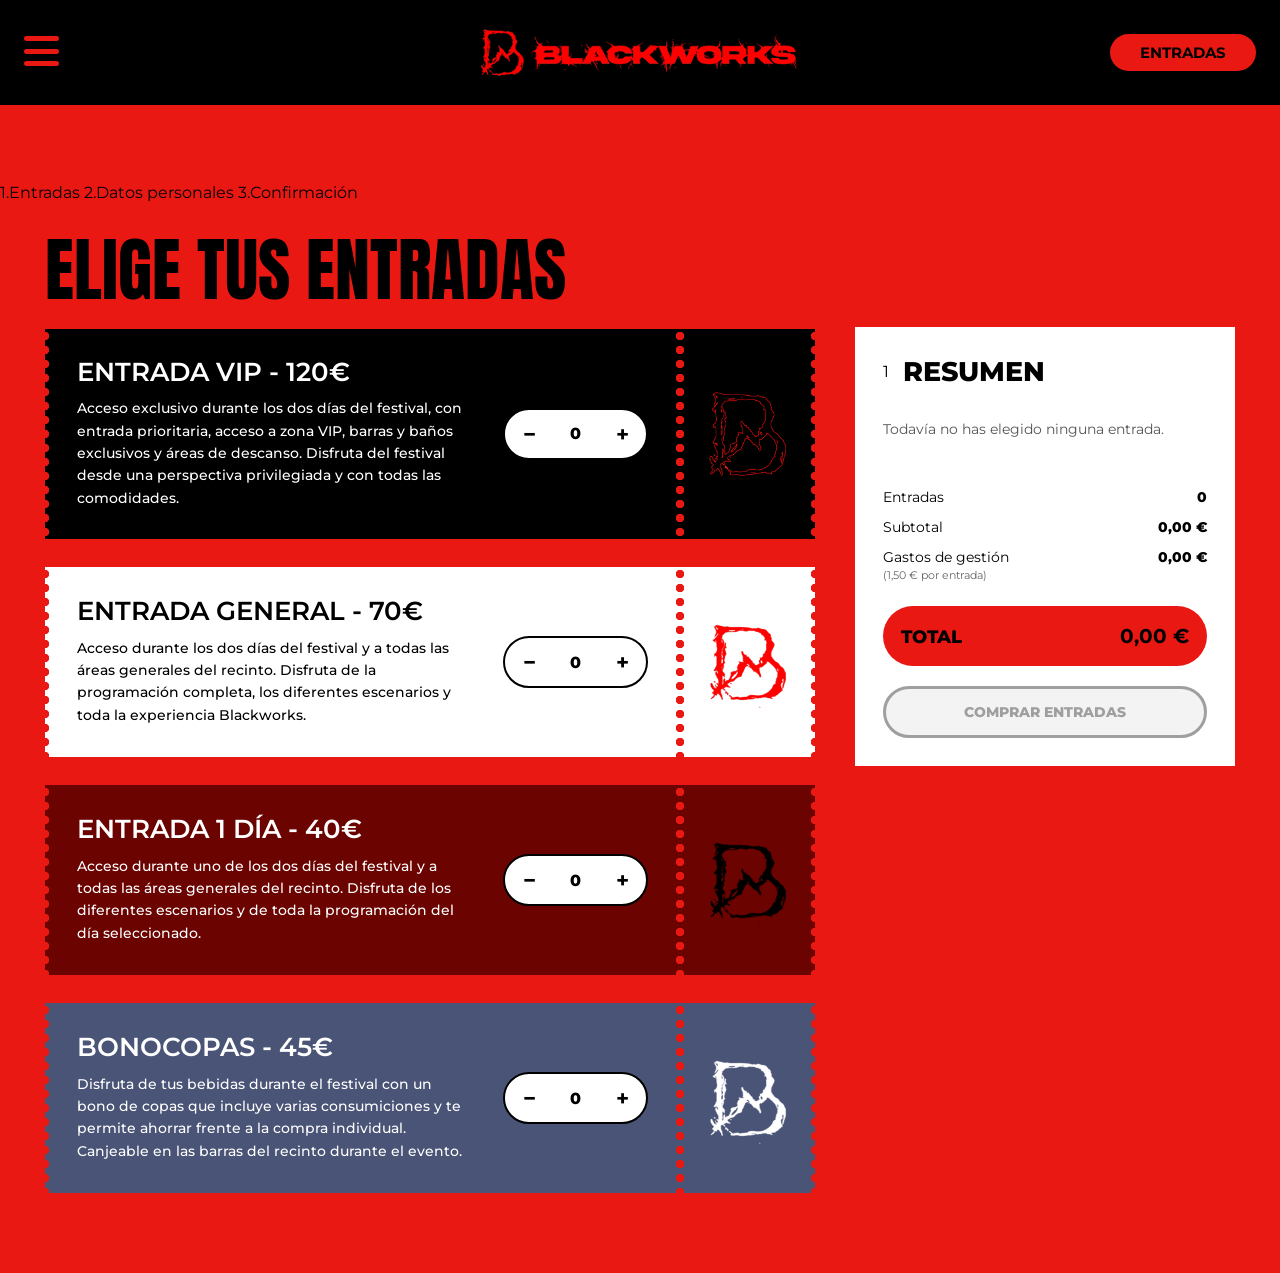
==== tickets.html @ 99698cd8 "css ajustes de compra" ====
<!doctype html>
<html lang="es">
  <head>
    <meta charset="UTF-8" />
    <meta name="viewport" content="width=device-width, initial-scale=1.0" />
    <title>Festival Blackworks Madrid | Tickets</title>

    <link rel="stylesheet" href="style.css" />
    <link rel="icon" type="image/png" href="img/favicon.png" />
    <!-- tipografías -->
    <link rel="preconnect" href="https://fonts.googleapis.com" />
    <link rel="preconnect" href="https://fonts.gstatic.com" crossorigin />
    <link
      href="https://fonts.googleapis.com/css2?family=Anton&family=Montserrat:ital,wght@0,100..900;1,100..900&display=swap"
      rel="stylesheet"
    />
    <link
      rel="stylesheet"
      href="https://cdnjs.cloudflare.com/ajax/libs/font-awesome/6.5.2/css/all.min.css"
    />
  </head>

  <body class="tickets">
    <!-- nav -->
    <header class="navbar">
      <button class="menu">
        <i class="fa-solid fa-bars"></i>
      </button>

      <a href="index.html" class="logo">
        <img src="img/logoPrincipal.png" alt="Blackworks" />
      </a>

      <a href="tickets.html" class="entradas">ENTRADAS</a>
    </header>

    <!-- menuhamburguesa -->

    <div class="menuhamburguesa">
      <div class="menu-arriba">
        <button class="menu-cerrar">
          <i class="fa-regular fa-circle-xmark"></i>
        </button>

        <a href="index.html" class="menu-logo">
          <img src="img/logoPrincipal.png" alt="Blackworks" />
        </a>
      </div>

      <nav class="menuopciones">
        <a href="tickets.html">TICKETS</a>
        <a href="#merch">MERCHANDISE</a>
        <a href="https://blackworks.es/events/">MÁS EVENTOS</a>
        <a href="https://blackworks.es/about-us/">ABOUT</a>
      </nav>
    </div>

    <!-- nav para compra de entradas -->
    <nav class="steps" aria-label="Pasos de compra">
      <span class="step is-active" aria-current="step">1.Entradas</span>
      <span class="step">2.Datos personales</span>
      <span class="step">3.Confirmación</span>
    </nav>

    <!-- tipos de entradas -->
    <section class="cajas" id="tickets">

    <div class="container">

      <div class="tickets-contenido">

        <!-- ENTRADAS -->

        <div class="entradas-lista">

          <div class="entradas-titulo">
            <h1>ELIGE TUS ENTRADAS</h1>
          </div>


          <ul class="ticketslista">

            <!-- TICKET VIP -->

            <li
              class="ticket vip"
              data-id="vip"
              data-nombre="Entrada VIP"
              data-precio="120"
            >

              <div class="ticket-main">

                <div class="ticket-texto">

                  <h2>ENTRADA VIP - 120€</h2>

                  <p>
                    Acceso exclusivo durante los dos días del festival,
                    con entrada prioritaria, acceso a zona VIP, barras
                    y baños exclusivos y áreas de descanso. Disfruta del
                    festival desde una perspectiva privilegiada y con
                    todas las comodidades.
                  </p>
                </div>
                <div class="controles-ticket">
                  <button
                    type="button"
                    class="btn-restar"
                    aria-label="Restar entrada VIP"
                  >
                    −
                  </button>
                  <span
                    class="contador-ticket"
                    aria-label="Cantidad de entradas VIP"
                  >
                    0
                  </span>
                  <button
                    type="button"
                    class="btn-add btn-vip"
                    aria-label="Añadir entrada VIP"
                  >
                    +
                  </button>
                </div>
              </div>
              <div class="ticket-stub ticket-vip-stub">
                <img
                  src="img/VIPlogo.png"
                  alt=""
                />
              </div>
            </li>


    <!-- TICKET GENERAL -->
       <li
            class="ticket-general"
            data-id="general"
            data-nombre="Entrada General"
            data-precio="70" >

            <div class="ticket-main">
                <div class="ticket-texto">
                  <h2>ENTRADA GENERAL - 70€</h2>
                  <p>
                    Acceso durante los dos días del festival y a todas
                    las áreas generales del recinto. Disfruta de la
                    programación completa, los diferentes escenarios
                    y toda la experiencia Blackworks.
                  </p>
                </div>

                <div class="controles-ticket">
                  <button
                    type="button"
                    class="btn-restar"
                    aria-label="Restar entrada general"
                  >
                    −
                  </button>

                  <span
                    class="contador-ticket"
                    aria-label="Cantidad de entradas generales"
                  >
                    0
                  </span>

                  <button
                    type="button"
                    class="btn-add btn-general"
                    aria-label="Añadir entrada general"
                  >
                    +
                  </button>

                </div>

              </div>
              <div class="ticket-stub ticket-general-stub">
                <img
                  src="img/GENERALlogo.png"
                  alt="" />

              </div>

            </li>


            <!-- TICKET 1 DÍA -->

            <li
              class="ticket-dia"
              data-id="undia"
              data-nombre="Entrada 1 Día"
              data-precio="40"
            >
   <div class="ticket-main">
       <div class="ticket-texto">
           <h2>ENTRADA 1 DÍA - 40€</h2>
                 <p>
                    Acceso durante uno de los dos días del festival
                    y a todas las áreas generales del recinto. Disfruta
                    de los diferentes escenarios y de toda la
                    programación del día seleccionado.
                  </p>
                </div>
         <div class="controles-ticket">

                  <button
                    type="button"
                    class="btn-restar"
                    aria-label="Restar entrada de 1 día"
                  >
                    −
                  </button>

                  <span
                    class="contador-ticket"
                    aria-label="Cantidad de entradas de 1 día"
                  >
                    0
                  </span>

                  <button
                    type="button"
                    class="btn-add btn-undia"
                    aria-label="Añadir entrada de 1 día"
                  >
                    +
                  </button>

                </div>

              </div>


              <div class="ticket-stub ticket-undia-stub">

                <img
                  src="img/DAYlogo.png"
                  alt=""
                />

              </div>

            </li>


            <!-- BONOCOPAS -->

            <li
              class="ticket-bonocopas"
              data-id="bonocopas"
              data-nombre="Bonocopas"
              data-precio="45"
            >

              <div class="ticket-main">

                <div class="ticket-texto">

                  <h2>BONOCOPAS - 45€</h2>

                  <p>
                    Disfruta de tus bebidas durante el festival con
                    un bono de copas que incluye varias consumiciones
                    y te permite ahorrar frente a la compra individual.
                    Canjeable en las barras del recinto durante el evento.
                  </p>

                </div>
                <div class="controles-ticket">
                  <button
                    type="button"
                    class="btn-restar"
                    aria-label="Restar bonocopas"
                  >
                    −
                  </button>
                  <span
                    class="contador-ticket"
                    aria-label="Cantidad de bonocopas"
                  >
                    0
                  </span>
                  <button
                    type="button"
                    class="btn-add btn-bonocopas"
                    aria-label="Añadir bonocopas"
                  >
                    +
                  </button>
                </div>
              </div>
              <div class="ticket-stub ticket-bonocopas-stub">
                <img
                  src="img/BONOlogo.png"
                  alt="" />
            </div>
            </li>
          </ul>
        </div>
          <!-- resumen de compra -->

          <aside class="resumen" aria-label="Resumen de compra">
            <div class="resumen-cabecera">
              <span class="resumen-numero"> 1 </span>

              <h2>RESUMEN</h2>
            </div>

            <div class="resumen-vacio" id="resumenvacio">
              Todavía no has elegido ninguna entrada.
            </div>

            <div class="resumen-entradas" id="resumenentradas"></div>

            <div class="resumen-linea"></div>

            <div class="resumen-datos">
              <div class="resumen-fila">
                <span>Entradas</span>

                <strong id="resumencantidad"> 0 </strong>
              </div>

              <div class="resumen-fila">
                <span>Subtotal</span>

                <strong id="resumensubtotal"> 0,00 € </strong>
              </div>

              <div class="resumen-fila gestion">
                <div>
                  <span>Gastos de gestión</span>

                  <small> (1,50 € por entrada) </small>
                </div>

                <strong id="resumengestion"> 0,00 € </strong>
              </div>
            </div>

            <div class="resumen-total">
              <span>TOTAL</span>

              <strong id="resumentotal"> 0,00 € </strong>
            </div>

            <button type="button" id="comprar" class="btn-comprar" disabled>
              COMPRAR ENTRADAS
            </button>
          </aside>
        </div>
      </div>
    </section>

<!-- formulario de compra -->
 <section class="section" id="fase1">
     <div class="formulario">
      <div class="formulario-titulo">
        <span class="formulario-numero">
          2
        </span>
        <h1>DATOS PERSONALES</h1>
      </div>
      <p class="formulario-texto">
        Introduce tus datos para continuar con la compra.
      </p>
      <input
        type="text"
        id="nombre"
        placeholder="Escribe tu nombre y apellidos"/>
      <input
        type="email"
        id="correo"
        placeholder="Escribe tu correo electrónico" />
      <select
        id="tipo"
        aria-label="Tipo de entrada"
      ></select>
      <div class="compra-resumen">
        <h2>Tu compra</h2>
        <div id="resumenformulario"></div>
      </div>
    

    <div class="total">
        Coste total de las entradas:
        <span id="preciototal">
          0,00 €
        </span>
      </div>
      <p
        id="errorform"
        class="error-form"
        role="alert">
      </p>
      <button
        type="button"
        id="confirmar"
        class="btn-confirmar" >
        CONFIRMAR
      </button>
   

<!-- confirmación de compra -->
     <section class="fase" id="fase2">
    <div class="tarjeta">
      <div class="imagenfinal">
      <img
          src="img/imagencompra.png"
          alt="Blackworks"/>
        </div>

      <div class="textofinal">
        <h3 id="titulofinal"></h3>
        <div id="datosfinal"></div>
      </div>
      <div class="gracias">
        <h1>
          Entrada confirmada
        </h1>
        <p>
          Tu acceso a BLACKWORKS WEEKEND FESTIVAL está asegurado.
          Dos días. Una misma frecuencia. Prepárate para el hard techno,
          hardcore, newstyle y rave.
        </p>
      </div>
      <div class="codigo">
        <img
          src="img/codigo.png"
          alt="Código QR"/>
        <button
          class="descargapdf"
          type="button" >
          Descargar PDF
        </button>
      </div>
    </div>
  </section>

    <!-- botones de siguiente-anterior -->

    <div
    class="navegacion"
    id="navegacioncompra" >
    <button
      id="anterior"
      class="boton"
      type="button">
      ATRÁS
    </button>
  </div>

    <!-- footer -->

    <footer class="footer">
      <div class="footer-redes">
        <a href="https://www.facebook.com/blackworksclub">
          <i class="fa-brands fa-facebook-f"></i>
        </a>
        <a href="https://www.instagram.com/blackworksclub/">
          <i class="fa-brands fa-instagram"></i>
        </a>
        <a href="https://www.youtube.com/c/BlackworksClub">
          <i class="fa-brands fa-youtube"></i>
        </a>
        <a href="https://www.tiktok.com/@blackworksofficial">
          <i class="fa-brands fa-tiktok"></i>
        </a>
        <a href="https://web.whatsapp.com">
          <i class="fa-brands fa-whatsapp"></i>
        </a>
        <a href="https://soundcloud.com/blackworksclub">
          <i class="fa-brands fa-soundcloud"></i>
        </a>
      </div>
      <div class="footer-enlaces">
        <div class="footer-columna">
          <p>Legal</p>
          <a href="https://blackworks.es/privacy-cookies-polices/"
            >Privacy & Cookies</a
          >
          <a href="https://blackworks.es/terms-and-conditions/"
            >Terms & Conditions</a
          >
          <a href="https://blackworks.es/#">Press</a>
        </div>
        <div class="footer-columna">
          <p>Info</p>
          <a href="https://blackworks.es/shipping-policy/">Shipping Policy</a>
          <a href="https://blackworks.es/changes-refunds/">Change & Refunds</a>
          <a href="https://blackworks.es/faq/">FAQ</a>
        </div>
      </div>
      <p class="footer-copy">
        © 2019 - 2026 | Blackworks | All Rights Reserved | Web Design by
        <a href="#">Luz & Yimen</a>
      </p>
      <button class="volver-arriba" aria-label="Volver arriba">
        <i class="fa-solid fa-chevron-up"></i>
      </button>
    </footer>
    <!-- enlace js -->
    <script src="js/javascript.js"></script>
    <script src="js/compra.js"></script>
  </body>
</html>

<!-- SERA O NO SERA -->
---- style.css ----
:root {
  --primary-color: #e91812;
  --secondary-color: #000;
  --ticketblue: #4a5476;
  --ticketred: #6b0300;
  --white: #fff;
  --primary-font: "Montserrat", sans-serif;
  --secundary-font: "Anton", sans-serif;
  --radio-boton: 30px; /* radio TODOS los botones */
  --padding-boton: 9px 30px; /* padding para TODOS los botones */
  --nav-height: 105px; /* altura de la barra de navegación */
}

* {
  margin: 0;
  padding: 0;
  box-sizing: border-box;
}

/* para q no haya scroll horizontal */
html,
body {
  max-width: 100%;
  overflow-x: hidden;
}

body {
  font-family: var(--primary-font);
  background-color: var(--primary-color);

  /* color: #000; */
}

/* los anclas no quedan tapadas por el menú fijo */
html {
  scroll-behavior: smooth;
  scroll-padding-top: calc(var(--nav-height) + 16px);
}

a {
  text-decoration: none;
  color: inherit;
}

/* botones */
ul {
  list-style: none;
}

img {
  display: block;
  max-width: 100%;
}
.oculto {
  display: none !important;
}

/* nav */

.navbar {
  height: var(--nav-height);
  background-color: var(--secondary-color);
  display: flex;
  align-items: center;
  justify-content: space-between;
  padding: 0 24px;
  position: fixed;
  top: 0;
  left: 0;
  width: 100%;
  z-index: 1000;
}

.menu {
  background: none;
  border: none;
  padding: 0;
  color: var(--primary-color);
  font-size: 40px;
  cursor: pointer;
}

.logo {
  position: absolute;
  left: 50%;
  transform: translateX(-50%);
}

.logo img {
  width: 320px;
}

.entradas {
  background-color: var(--primary-color);
  color: var(--secondary-color);
  font-weight: 700;
  font-size: 15px;
  padding: var(--padding-boton);
  border-radius: var(--radio-boton);
  transition: 0.2s;
}

.entradas:hover {
  background-color: var(--secondary-color);
  color: var(--primary-color);
}

/* DESPLEGABLE BURGER */
.menuhamburguesa {
  position: fixed;
  top: 0;
  left: 0;
  width: 100%;
  height: 100vh;
  background-color: rgba(0, 0, 0, 0.75);
  backdrop-filter: blur(10px);
  /* -webkit-backdrop-filter: blur(10px); */
  z-index: 2000;
  display: none;
}

.menu-arriba {
  position: relative;
  height: var(--nav-height);
}

.menu-cerrar {
  position: absolute;
  left: 24px;
  top: 30px;
  background: none;
  border: none;
  padding: 0;
  color: var(--primary-color);
  font-size: 40px;
  cursor: pointer;
}

.menu-logo {
  position: absolute;
  left: 50%;
  top: 23px;
  transform: translateX(-50%);
}

.menu-logo img {
  width: 320px;
}

.menuopciones {
  display: flex;
  flex-direction: column;
  margin-left: 24px;
  margin-top: 20px;
}

.menuopciones a {
  font-family: var(--secundary-font);
  font-size: 70px;
  color: var(--primary-color);
  margin-bottom: 18px;
}

.menuopciones a:hover {
  color: var(--white);
  transition: 0.2s;
}

/* HOME */

.home {
  height: 100vh;
  position: relative;
}

.home video {
  width: 100%;
  height: 100%;
  object-fit: cover;
}

.home-texto {
  position: absolute;
  top: 50%;
  left: 50%;
  transform: translate(-50%, -50%);
  text-align: center;
  color: var(--white);
  width: 100%;
}

.home-texto p:first-child {
  font-size: 28px;
  font-weight: 700;
}

.home-texto h1 {
  font-family: var(--secundary-font);
  font-size: 70px;
  color: var(--white);
}

.home-texto p:last-child {
  font-size: 24px;
  font-weight: 450;
  margin-top: 10px;
}

/* CARRUSEL TICKETS */

.ticketscarrusel {
  background-color: var(--secondary-color);
  overflow: hidden;
  padding: 20px 0;
  position: absolute;
  bottom: 0;
  left: 0;
  width: 100%;
  z-index: 10;
}

.ticketscarrusel-texto {
  display: flex;
  width: max-content;
  animation: moverTickets 15s linear infinite;
}

.ticketscarrusel-grupo {
  display: flex;
  gap: 60px;
  padding-right: 60px;
}

.ticketscarrusel a {
  color: inherit;
  text-decoration: none;
}

@keyframes moverTickets {
  from {
    transform: translateX(0);
  }

  to {
    transform: translateX(-50%);
  }
}
.ticketscarrusel-texto span {
  font-family: var(--primary-font);
  font-size: 40px;
  color: var(--primary-color);
  font-weight: 800;
  white-space: nowrap;
}

/* textos info*/

.info {
  background-color: var(--primary-color);
  position: relative;
  height: 700px;
  padding: 40px 60px;
  margin-top: 90px;
}

.info-texto {
  position: absolute;
  width: 45%;
}

.info-texto p {
  font-family: var(--secundary-font);
  font-size: 50px;
  font-weight: 700;
  line-height: 1.2;
}

.info-texto:first-child {
  top: 100px;
  left: 160px;
}

.info-texto:last-child {
  right: 160px;
  bottom: 150px;
  text-align: right;
}

/* carrusel logos */

.logo-tira {
  display: flex;
  width: max-content;
  animation: moverLogos 15s linear infinite;
}

.logo-grupo {
  display: flex;
  gap: 60px;
  margin-right: 60px;
}

@keyframes moverLogos {
  from {
    transform: translateX(0);
  }

  to {
    transform: translateX(-50%);
  }
}

.logo-tira img {
  width: 70px;
  flex-shrink: 0;
}

/* Lineup */

.artistas {
  padding: 70px 50px 120px;
  min-height: 1400px;
}

.artistas h2 {
  font-family: var(--secundary-font);
  font-size: 140px;
  margin-top: 80px;
  margin-bottom: 80px;
  margin-left: 115px;
}

.artistas-lineup {
  display: flex;
  flex-direction: column;
  gap: 18px;
  width: 85%;
  margin: 0 auto;
}

.fila-artistas {
  display: flex;
  align-items: center;
  font-family: var(--secundary-font);
  font-size: 115px;
  line-height: 1;
  justify-content: space-between;
}

.fila-artistas img {
  width: 170px;
  height: 110px;
  object-fit: cover;
  flex-shrink: 0;
}

.fila-2 img:first-of-type {
  width: 310px;
}

.fila-3 img {
  width: 240px;
}

.fila-4 img {
  width: 850px;
}

.fila-8 img {
  width: 430px;
  object-position: center 25%;
}

.fila-9 img:first-of-type {
  width: 310px;
}

/* MERCH */

.merch {
  padding: 85px 55px 45px;
}

.merch-titulo {
  font-family: var(--primary-font);
  font-size: 30px;
  font-weight: 800;
  color: var(--secondary-color);
  margin-bottom: 50px;
  margin-left: 33px;
}

.merch-galeria {
  display: grid;
  grid-template-columns: repeat(4, 350px);
  justify-content: center;
  column-gap: 25px;
  row-gap: 35px;
}

.merch-img {
  width: 350px;
  height: 450px;
  overflow: hidden;
}

.merch-img img {
  width: 100%;
  height: 100%;
  object-fit: cover;
  transition: transform 0.3s ease;
}

.merch-img:hover img {
  transform: scale(1.1);
}

.merch-caja figcaption {
  font-family: var(--primary-font);
  font-size: 15px;
  color: var(--white);
  margin-top: 15px;
  line-height: 1.5;
  font-weight: 700;
}

.merch-caja figcaption + figcaption {
  margin-top: 3px;
  font-weight: 400;
  font-size: 14px;
}

/* DANCE */

.dance {
  background-color: var(--primary-color);
  padding: 200px 70px 200px;
}

.dance-texto p {
  font-family: var(--secundary-font);
  font-size: 200px;
  font-weight: 900;
  line-height: 0.95;
  color: var(--black);
  margin: 0 0 25px;
  white-space: nowrap;
  text-align: center;
}

/* FOOTER */
.footer {
  background-color: var(--secondary-color);
  height: 480px;
  position: relative;
  padding-top: 120px;
}
.footer-redes {
  display: flex;
  justify-content: center;
  gap: 22px;
}
.footer-redes a {
  color: white;
  font-size: 28px;
}
.footer-redes a:hover {
  color: var(--primary-color);
}
.footer-enlaces {
  display: flex;
  justify-content: center;
  gap: 100px;
  margin-top: 35px;
}
.footer-columna {
  text-align: center;
}
.footer-columna p {
  color: #ed1713;
  margin: 0 0 18px;
}
.footer-columna a {
  display: block;
  color: white;
  font-size: 14px;
  margin-bottom: 18px;
  text-decoration: none;
}
.footer-columna a:hover {
  text-decoration: underline;
}
.footer-copy {
  position: absolute;
  bottom: 100px;
  width: 100%;
  text-align: center;
  color: var(--primary-color);
  font-size: 12px;
  margin: 0;
}
.footer-copy a {
  color: var(--primary-color);
  text-decoration: none;
}
.footer-copy a:hover {
  text-decoration: underline;
}
.volver-arriba {
  position: absolute;
  bottom: 25px;
  left: 25px;
  width: 45px;
  height: 45px;
  background-color: var(--primary-color);
  border: none;
  border-radius: 8px;
  color: var(--white);
  font-size: 18px;
  cursor: pointer;
}




/* MEDIAQUERIES RESOPONSIVE pantallamedia */

@media (min-width: 1101px) and (max-width: 1500px) {


  /* INFO */

.info-texto {
  width: 40%;
}

.info-texto p {
  font-size: 38px;
}

.info-texto:first-child {
  left: 100px;
}

.info-texto:last-child {
  right: 100px;
}


/* ARTISTS */

.artistas {
  padding: 60px 40px 100px;
  min-height: 1200px;
}

.artistas h2 {
  font-size: 110px;
  margin-top: 60px;
  margin-bottom: 60px;
  width: 90%;
  max-width: 1000px;
  margin-left: auto;
  margin-right: auto;
}

.artistas-lineup {
  width: 90%;
  max-width: 1000px;
  margin: 0 auto;
  gap: 16px;
}

.fila-artistas {
  font-size: 85px;
}

.fila-artistas img {
  width: 140px;
  height: 90px;
}

.fila-2 img:first-of-type {
  width: 250px;
}

.fila-3 img {
  width: 200px;
}

.fila-4 img {
  width: 650px;
}

.fila-8 img {
  width: 350px;
}

.fila-9 img:first-of-type {
  width: 250px;
}

/* MERCH */

.merch {
  padding: 70px 40px 45px;
}

.merch-titulo {
  font-size: 26px;
  margin-left: 20px;
  margin-bottom: 40px;
}

.merch-galeria {
  width: 90%;
  margin: 0 auto;
  grid-template-columns: repeat(4, 1fr);
  column-gap: 25px;
  row-gap: 30px;
}

.merch-img {
  width: 100%;
  height: auto;
  aspect-ratio: 350 / 450;
}

.merch-caja figcaption {
  font-size: 13px;
}

/* DANCE */

.dance {
  padding: 150px 40px;
}

.dance-texto p {
  font-size: 15vw;
  margin-bottom: 20px;
}

}

/* Tablet */

@media (min-width: 600px) and (max-width: 1100px) {


/* NAVBAR */

.navbar {
  padding: 0 18px;
}

.menu {
  font-size: 4.3vw;
}

.logo img {
  width: 35vw;
}

.entradas {
  font-size: 1.9vw;
  padding: 8px 29px;
}

/* MENU HAMBURGUESA */

.menu-cerrar {
  left: 18px;
  top: 25px;
  font-size: 4.8vw;
}

.menu-logo {
  top: 18px;
}

.menu-logo img {
  width: 36vw;
  max-width: 320px;
}

.menuopciones {
  margin-left: 18px;
  margin-top: 30px;
}

.menuopciones a {
  font-size: 8.5vw;
  margin-bottom: 20px;
}

  /* HOME */

  .home-texto p:first-child {
    font-size: 22px;
  }

  .home-texto h1 {
    font-size: 55px;
  }

  .home-texto p:last-child {
    font-size: 18px;
  }

/* carruselTICKETS */

.ticketscarrusel {
  padding: 15px 0;
}

.ticketscarrusel-grupo {
  gap: 40px;
  padding-right: 40px;
}

.ticketscarrusel-texto span {
  font-size: 5cqh;
}

/* INFO */

.info {
  height: 550px;
  padding: 30px 40px;
}

.info-texto {
  width: 42%;
}

.info-texto p {
  font-size: 4.2vw;
}

.info-texto:first-child {
  top: 80px;
  left: 60px;
}

.info-texto:last-child {
  right: 60px;
  bottom: 100px;
}

/* CARRUSEL LOGOS */

.logo-grupo {
  gap: 40px;
  margin-right: 40px;
}

.logo-tira img {
  width: 5.5vw;
  max-width: 60px;
}

/* ARTISTS */

.artistas {
  padding: 50px 25px 80px;
  min-height: 950px;
}

.artistas h2 {
  font-size: 10vw;
  margin-top: 45px;
  margin-bottom: 45px;
  width: 90%;
  max-width: 850px;
  margin-left: auto;
  margin-right: auto;
}

.artistas-lineup {
  width: 90%;
  max-width: 850px;
  gap: 12px;
}

.fila-artistas {
  font-size: 6.8vw;
}

.fila-artistas img {
  width: 90px;
  height: 65px;
}

.fila-2 img:first-of-type {
  width: 170px;
}

.fila-3 img {
  width: 140px;
}

.fila-4 img {
  width: 55vw;
  max-width: 450px;
}

.fila-8 img {
  width: 40vw;
  max-width: 250px;
}

.fila-9 img:first-of-type {
  width: 170px;
}

/* MERCH */

.merch {
  padding: 60px 30px 40px;
}

.merch-titulo {
  font-size: 2.5vw;
  margin-left: 20px;
  margin-bottom: 35px;
}

.merch-galeria {
  width: 90%;
  margin: 0 auto;
  grid-template-columns: repeat(4, 1fr);
  column-gap: 20px;
  row-gap: 30px;
}

.merch-img {
  width: 100%;
  height: auto;
  aspect-ratio: 350 / 450;
}

.merch-caja figcaption {
  font-size: 1.3vw;
  margin-top: 10px;
}

.merch-caja figcaption + figcaption {
  font-size: 1.2vw;
  margin-top: 3px;
}

/* DANCE */

.dance {
  padding: 120px 30px;
}

.dance-texto p {
  font-size: 12vw;
  margin-bottom: 15px;
}

/* FOOTER */

.footer {
  height: 350px;
  padding-top: 70px;
}

.footer-redes {
  gap: 16px;
}

.footer-redes a {
  font-size: 20px;
}

.footer-enlaces {
  gap: 60px;
  margin-top: 22px;
}

.footer-columna p {
  margin-bottom: 10px;
  font-size: 13px;
}

.footer-columna a {
  font-size: 11px;
  margin-bottom: 10px;
}

.footer-copy {
  bottom: 65px;
  font-size: 9px;
}

.volver-arriba {
  bottom: 18px;
  left: 18px;
  width: 35px;
  height: 35px;
  font-size: 14px;
}

}

/* movil */
@media (max-width: 599px) {

  /* HOME */

  .home-texto p:first-child {
    font-size: 16px;
  }

  .home-texto h1 {
    font-size: 33px;
  }

  .home-texto p:last-child {
    font-size: 14px;
  }


  /* NAVBAR */

  .navbar {
    padding: 0 12px;
  }

  .menu {
    margin-left: 10px;
    font-size: 30px;
  }

  .logo img {
    width: 45vw;
    max-width: 210px;
  }

  .entradas {
    display: none
  }

  /* MENU HAMBURGUESA */

.menu-cerrar {
  left: 12px;
  top: 20px;
  font-size: 30px;
}

.menu-logo {
  top: 37px;
}

.menu-logo img {
  width: 45vw;
  max-width: 230px;
}

.menuopciones {
  margin-left: 12px;
  margin-top: 25px;
}

.menuopciones a {
  font-size: 12vw;
  margin-bottom: 16px;
}

  /* CARRUSEL TICKETS */

.ticketscarrusel {
  padding: 10px 0;
}

.ticketscarrusel-grupo {
  gap: 25px;
  padding-right: 25px;
}

.ticketscarrusel-texto span {
  font-size: 8vw;
}

/* INFO */

.info {
  height: auto;
  padding: 60px 30px 70px;
  margin-top: 5px;
}

.info-texto {
  position: static;
  width: 100%;
}

.info-texto p {
  font-size: 8vw;
}

.info-texto:first-child {
  margin-bottom: 60px;
}

.info-texto:last-child {
  text-align: left;
}

/* CARRUSEL LOGOS */

.logo-grupo {
  gap: 25px;
  margin-right: 25px;
}

.logo-tira img {
  width: 15vw;
  max-width: 45px;
}


/* ARTISTS */

.artistas {
  padding: 40px 15px 70px;
  min-height: auto;
}

.artistas h2 {
  font-size: 18vw;
  margin-top: 30px;
  margin-bottom: 40px;
  margin-left: 0;
  text-align: center;
}

.artistas-lineup {
  width: 100%;
  margin: 0 auto;
  display: grid;
  grid-template-columns: minmax(0, 1fr) minmax(0, 1fr);
  gap: 14px 0;
}

.fila-artistas {
  display: contents;
}

.fila-artistas span,
.fila-artistas img {
  align-self: center;
  justify-self: center;
}

.fila-artistas span {
  font-size: 10vw;
  line-height: 1;
  text-align: center;
  min-width: 0;
}

.fila-artistas img {
  width: 28vw;
  max-width: 160px;
  height: auto;
  aspect-ratio: 1.7 / 1;
  object-fit: cover;
}

.fila-1 span:first-child {
  margin-right: 10px;
}

.fila-1 span:nth-child(2) {
  margin-right: 15px;
}

.fila-9 span {
  margin-left: 40px;
}

.fila-9 img:last-child {
  transform: translateX(13px);
}

.fila-8 img {
  width: 160px;
  height: 94px;
  object-fit: cover;
}

.fila-3 img {
  width: 160px;
  height: 94px;
  object-fit: cover;
}


/* MERCH */

.merch {
  padding: 50px 15px 35px;
}

.merch-titulo {
  font-size: 5vw;
  margin-left: 5px;
  margin-bottom: 30px;
}

.merch-galeria {
  width: 100%;
  grid-template-columns: repeat(2, 1fr);
  column-gap: 12px;
  row-gap: 25px;
}

.merch-img {
  width: 100%;
  height: auto;
  aspect-ratio: 350 / 450;
}

.merch-caja figcaption {
  font-size: 2.8vw;
  margin-top: 8px;
}

.merch-caja figcaption + figcaption {
  font-size: 2.6vw;
  margin-top: 2px;
}

/* DANCE */

.dance {
  padding: 25px 15px 50px;
}


.dance-texto p {
  font-size: 13vw;
  margin-bottom: 10px;
}



/* FOOTER */

.footer {
  height: 280px;
  padding-top: 50px;
}

.footer-redes {
  gap: 2.5vw;
}

.footer-redes a {
  font-size: 4vw;
}

.footer-enlaces {
  gap: 8vw;
  margin-top: 18px;
}

.footer-columna p {
  margin-bottom: 7px;
  font-size: 2.7vw;
}

.footer-columna a {
  font-size: 2.2vw;
  margin-bottom: 7px;
}

.footer-copy {
  bottom: 80px;
  font-size: 1.8vw;
}

.volver-arriba {
  bottom: 13px;
  left: 13px;
  width: 30px;
  height: 30px;
  font-size: 11px;
}
}





/* LUZZZZZZ */



/* fase entradas */
body.tickets {
  padding-top: calc(var(--nav-height) + 78px);
}

.cajas {
  width: 100%;
  min-height: calc(100vh - var(--nav-height) - 78px);
  padding: 35px 45px 80px;
  margin: 0;
}

.cajas .container {
  width: 100%;
  max-width: 1500px;
  margin: 0 auto;
}



.tickets-contenido {
  display: grid;
  grid-template-columns:minmax(0, 1fr) 380px;
  gap: 40px;
  align-items: start;
}


/* lista entradas */

.entradas-lista {
  min-width: 0;
}

.entradas-titulo {
  margin-bottom: 25px;
}

.entradas-titulo h1 {
  font-family: var(--secundary-font);
  font-size: 70px;
  font-weight: 500;
  line-height: 0.95;
  color: var(--secondary-color);
}



.ticketslista {
  list-style: none;
  display: grid;
  gap: 28px;
  width: 100%;
}

/* tickets */

.ticket,
.ticket-dia,
.ticket-bonocopas,
.ticket-general {
  display: flex;
  width: 100%;
  min-width: 0;
  min-height: 190px;
  gap: 0;
  color: var(--ticket-color);
  transition:
    transform 0.25s ease;
}

.ticket:hover,
.ticket-dia:hover,
.ticket-bonocopas:hover,
.ticket-general:hover {
  transform: translateY(-4px);
}


/* COLORES */

.ticket.vip {
  --ticket-bg: var(--secondary-color);
  --ticket-color: var(--white);
}

.ticket-general {
  --ticket-bg: var(--white);
  --ticket-color: var(--secondary-color);
}

.ticket-dia {
  --ticket-bg: var(--ticketred);
  --ticket-color: var(--white);
}

.ticket-bonocopas {
  --ticket-bg: var(--ticketblue);
  --ticket-color: var(--white);
}


.ticket-main {
  position: relative;
  flex: 1;
  min-width: 0;
  display: flex;
  align-items: center;
  justify-content: space-between;
  gap: 30px;
  padding: 30px 32px;
  background: var(--ticket-bg);
  overflow: hidden;
}


/* bordes */

.ticket-main::before,
.ticket-main::after {
  content: "";
  position: absolute;
  top: 0;
  bottom: 0;
  width: 10px;
  pointer-events: none;
  background:
  radial-gradient(
  circle at 0 50%,
  var(--primary-color) 4px,
  transparent 4.5px )0 0 / 10px 14px repeat-y;
}

.ticket-main::before {
  left: 0;
}

.ticket-main::after {
  right: 0;
  transform: scaleX(-1);
}


/* infotexto */

.ticket-texto {
  min-width: 0;
  flex: 1;
}

.ticket-texto h2 {
  margin-bottom: 12px;
  font-family: var(--primary-font);
  font-size: clamp(1.3rem, 2vw, 2rem);
  font-weight: 600;
  line-height: 1.05;
}

.ticket-texto p {
  max-width: 720px;
  font-size: 0.9rem;
  line-height: 1.55;
  font-weight: 500;
}


/* controles cantidad */

.controles-ticket {
  flex-shrink: 0;
  display: flex;
  align-items: center;
  justify-content: center;
  height: 52px;
  border: 2px solid var(--secondary-color);
  background: var(--white);
  color: var(--secondary-color);
  border-radius: var(--radio-boton);
  overflow: hidden;
}

.controles-ticket button {
  width: 48px;
  height: 48px;
  display: flex;
  align-items: center;
  justify-content: center;
  border: 0;
  background: transparent;
  color: var(--secondary-color);
  font-family: var(--primary-font);
  font-size: 1.35rem;
  font-weight: 700;
  cursor: pointer;
  transition:
    background-color 0.2s,
    color 0.2s;
}

.controles-ticket button:hover {
  background: var(--primary-color);
  color: var(--secondary-color);
}

.contador-ticket {
  width: 45px;
  text-align: center;
  font-size: 1rem;
  font-weight: 800;
}



/* stub tickets */
.ticket-stub {
  position: relative;
  flex: 0 0 135px;
  display: flex;
  align-items: center;
  justify-content: center;
  padding: 18px;
  background: var(--ticket-bg);
  overflow: hidden;
}

.ticket-stub::before,
.ticket-stub::after {
  content: "";
  position: absolute;
  top: 0;
  bottom: 0;
  width: 10px;
  pointer-events: none;
  background:
    radial-gradient(
      circle at 0 50%,
      var(--primary-color) 4px,
      transparent 4.5px
    )
    0 0 / 10px 14px repeat-y;
}

.ticket-stub::before {
  left: 0;
}

.ticket-stub::after {
  right: 0;

  transform: scaleX(-1);
}

.ticket-stub img {
  max-width: 100%;
  max-height: 100px;
  object-fit: contain;
}


/* COLORES DE LOS STUB */

.ticket-vip-stub {
  --ticket-bg: var(--secondary-color);
}

.ticket-general-stub {
  --ticket-bg: var(--white);
}

.ticket-undia-stub {
  --ticket-bg: var(--ticketred);
}

.ticket-bonocopas-stub {
  --ticket-bg: var(--ticketblue);
}


/* resumen */

.resumen {
  position: sticky;
  width: 100%;
  padding: 28px;
  background: var(--white);
  color: var(--secondary-color);
  margin-top: 90px;
}


/* CABECERA compra */

.resumen-cabecera {
  display: flex;
  align-items: center;
  gap: 14px;
  margin-bottom: 30px;
}



.resumen-cabecera h2 {
  font-size: 1.7rem;
  font-weight: 800;
}


/* RESUMEN VACÍO */

.resumen-vacio {
  margin-bottom: 28px;
  color: #555;
  font-size: 0.9rem;
  line-height: 1.6;
}


/* ENTRADAS DEL RESUMEN */

.resumen-entradas {
  display: grid;
  gap: 14px;
  margin-bottom: 20px;
}

.resumen-entrada {
  display: flex;
  align-items: flex-start;
  justify-content: space-between;
  gap: 15px;
}

.resumen-entrada-texto {
  display: flex;
  flex-direction: column;
  gap: 3px;
  min-width: 0;
}

.resumen-entrada-nombre {
  font-size: 0.85rem;
  font-weight: 600;
}

.resumen-entrada-cantidad {
  font-size: 0.75rem;
  color: #555;
}

.resumen-entrada-precio {
  flex-shrink: 0;
  font-size: 0.85rem;
  font-weight: 800;
}




/* DATOS */

.resumen-datos {
  display: grid;
  gap: 14px;
}

.resumen-fila {
  display: flex;
  align-items: center;
  justify-content: space-between;
  gap: 15px;
  font-size: 0.85rem;
}

.resumen-fila strong {
  font-weight: 800;
}

.resumen-fila.gestion {
  align-items: flex-start;
}

.resumen-fila.gestion > div {
  display: flex;
  flex-direction: column;
  gap: 3px;
}

.resumen-fila small {
  color: #666;
  font-size: 0.7rem;
}


/* TOTAL */

.resumen-total {
  display: flex;
  align-items: center;
  justify-content: space-between;
  gap: 15px;
  margin-top: 24px;
  padding: 18px;
  border-radius: var(--radio-boton);
  background: var(--primary-color);
  font-size: 1.15rem;
  font-weight: 800;
}

.resumen-total strong {
  font-size: 1.25rem;
}


/* BOTÓN COMPRAR */

.btn-comprar {
  width: 100%;
  margin-top: 20px;
  padding: 15px 18px;
  border: 3px solid var(--secondary-color);
  border-radius: var(--radio-boton);
  background: var(--secondary-color);
  color: var(--white);
  font-family: var(--primary-font);
  font-size: 0.85rem;
  font-weight: 800;
  cursor: pointer;
  transition:
    background-color 0.25s,
    color 0.25s,
    opacity 0.25s;
}

.btn-comprar:hover:not(:disabled) {
  background: var(--primary-color);
  color: var(--secondary-color);
}

.btn-comprar:disabled {
  background: #eeeeee;
  color: #777;
  border-color: #777;
  opacity: 0.7;
  cursor: not-allowed;
}




/* FASE 2 */

#fase1 {
  width: 100%;
  min-height: calc(100vh - var(--nav-height));
  margin: 0;
  padding:45px 30px 100px;
  background: var(--white);
}

#fase1 .formulario {
  display: grid;
  gap: 18px;
  width: 100%;
  max-width: 650px;
  margin: 20px auto 0;
}


/* TÍTULO */

.formulario-titulo {
  display: flex;
  align-items: center;
  gap: 14px;
  margin-bottom: 5px;
}


.formulario-titulo h1 {
  font-size: clamp(1.8rem, 4vw, 3rem);
  font-weight: 800;
}

.formulario-texto {
  margin-bottom: 10px;
  color: #555;
  font-size: 0.9rem;
}


/* INPUTS */

#fase1 input {
  width: 100%;
  height: 50px;
  padding: 0 16px;
  border: 2px solid var(--secondary-color);
  border-radius: var(--radio-boton);
  background: var(--white);
  color: var(--secondary-color);
  font-family: var(--primary-font);
  font-size: 0.8rem;
}

#fase1 input:focus {
  outline: none;
  border-color: var(--primary-color);
}


/* SELECT OCULTO */

#fase1 #tipo {
  display: none;
}


/* RESUMEN DEL FORMULARIO */

.compra-resumen {
  padding: 20px;
  border: 2px solid var(--secondary-color);
  border-radius: var(--radio-boton);
  background: #f5f5f5;
}

.compra-resumen h2 {
  margin-bottom: 15px;
  font-size: 1rem;
  font-weight: 800;
}

.formulario-entrada {
  display: flex;
  justify-content: space-between;
  gap: 15px;
  padding: 8px 0;
  border-bottom: 1px solid #ccc;
  font-size: 0.8rem;
}

.formulario-entrada:last-child {
  border-bottom: 0;
}


/* TOTAL FORMULARIO */

#fase1 .total {
  font-size: 0.9rem;
  font-weight: 800;
}

#fase1 .total span {
  font-size: 1rem;
}


/* ERROR */

.error-form {
  min-height: 1.2em;
  color: var(--primary-color);
  font-size: 0.8rem;
  font-weight: 800;
}


/* CONFIRMAR */

#fase1 .btn-confirmar {
  padding: 12px 30px;
  border-radius: var(--radio-boton);
  background: var(--primary-color);
  color: var(--secondary-color);
  font-family: var(--primary-font);
  font-size: 0.85rem;
  font-weight: 800;
  cursor: pointer;

  transition:
    background-color 0.25s,
    color 0.25s;
}

#fase1 .btn-confirmar:hover {
  background: var(--secondary-color);
  color: var(--primary-color);
}


/* fase confirmar */

body.tickets.fase-3 {
  padding-top: var(--nav-height);
  padding-bottom: 0;
  background: var(--ticketblue);
}

body.tickets.fase-3 .navegacion {
  display: none;
}

#fase2 {
  width: 100%;
  padding: 0;
  margin: 0;
  max-width: none;
}

#fase2 .tarjeta {
  display: grid;
  grid-template-columns: 1fr auto;
  grid-template-rows: 70% 1fr;
  grid-template-areas:
    "imagen imagen"
    "gracias codigo";
  width: 100%;
  height: calc(100dvh - var(--nav-height));
  overflow: hidden;
  background: var(--ticketblue);
  color: var(--secondary-color);
}

#fase2 .imagenfinal {
  grid-area: imagen;
  min-height: 0;
  overflow: hidden;
}

#fase2 .imagenfinal img {
  display: block;
  width: 100%;
  height: 100%;
  object-fit: cover;
  object-position: center;
}

#fase2 .textofinal {
  display: none;
}

#fase2 .gracias {
  grid-area: gracias;
  align-self: center;
  padding-left: 56px;
}

#fase2 .gracias h1 {
  margin-bottom: 8px;
  font-size: 3rem;
  line-height: 1.1;
}

#fase2 .gracias p {
  max-width: 600px;
  font-size: 1rem;
  font-weight: 500;
}

#fase2 .codigo {
  grid-area: codigo;
  align-self: center;
  display: flex;
  flex-direction: column;
  align-items: center;
  gap: 8px;
  padding-right: 50px;
}

#fase2 .codigo img {
  height: clamp(80px, 18vh, 200px);
  width: auto;
  aspect-ratio: 1;
  background: var(--white);
}

#fase2 .descargapdf {
  border: 0;
  background: transparent;
  color: var(--white);
  font-family: var(--primary-font);
  font-size: 0.75rem;
  font-weight: 800;
  cursor: pointer;
}


/* boton atras */
.navegacion {
  position: fixed;
  left: 0;
  right: 0;
  bottom: 0;
  z-index: 900;
  display: flex;
  justify-content: space-between;
  align-items: center;
  padding:16px 50px calc(16px + env(safe-area-inset-bottom, 0px));
  pointer-events: none;
}

.navegacion .boton {
  pointer-events: auto;
}

.boton {
  min-width: 140px;
  padding: var(--padding-boton);
  border-radius: var(--radio-boton);
  font-family: var(--primary-font);
  font-size: 0.85rem;
  font-weight: 800;
}

#anterior {
  background: var(--secondary-color);
  color: var(--primary-color);
}

#anterior:hover {
  background: var(--primary-color);
  color: var(--secondary-color);
}

/* olultar */

.oculto {
  display: none !important;
}


/* responsive */

@media (max-width: 1000px) {

  .tickets-contenido {
    grid-template-columns: 1fr;
  }

  .resumen {
    position: relative;
    top: auto;
    order: -1;
  }

  .entradas-lista {
    order: 2;
  }

}


@media (max-width: 700px) {


  body.tickets {
    padding-top:calc(var(--nav-height) + 65px);
  }

  .cajas {
    padding:25px 18px 70px;
  }

  .tickets-contenido {
    gap: 30px;
  }

  .ticket,
  .ticket-dia,
  .ticket-bonocopas,
  .ticket-general {
    min-height: 0;
  }

  .ticket-main {
    flex-direction: column;
    align-items: stretch;
    gap: 20px;
    padding: 25px 22px;
  }

  .ticket-texto p {
    font-size: 0.8rem;
  }

  .controles-ticket {
    align-self: flex-end;
  }

  .ticket-stub {
    flex: 0 0 85px;
    padding: 10px;
  }

  .ticket-stub img {
    max-height: 70px;
  }

  .resumen {
    padding: 22px;
    box-shadow:
      5px 5px 0 var(--secondary-color);
  }

  #fase1 {
    padding:
      30px 18px 80px;
  }

  #fase2 .tarjeta {
    grid-template-columns: 1fr;
    grid-template-rows:
      55% 45%;

    grid-template-areas:
      "imagen"
      "gracias";
  }

  #fase2 .codigo {
    display: none;
  }

  #fase2 .gracias {
    padding:
      30px 25px;
  }

  #fase2 .gracias h1 {
    font-size: 2.2rem;
  }

}
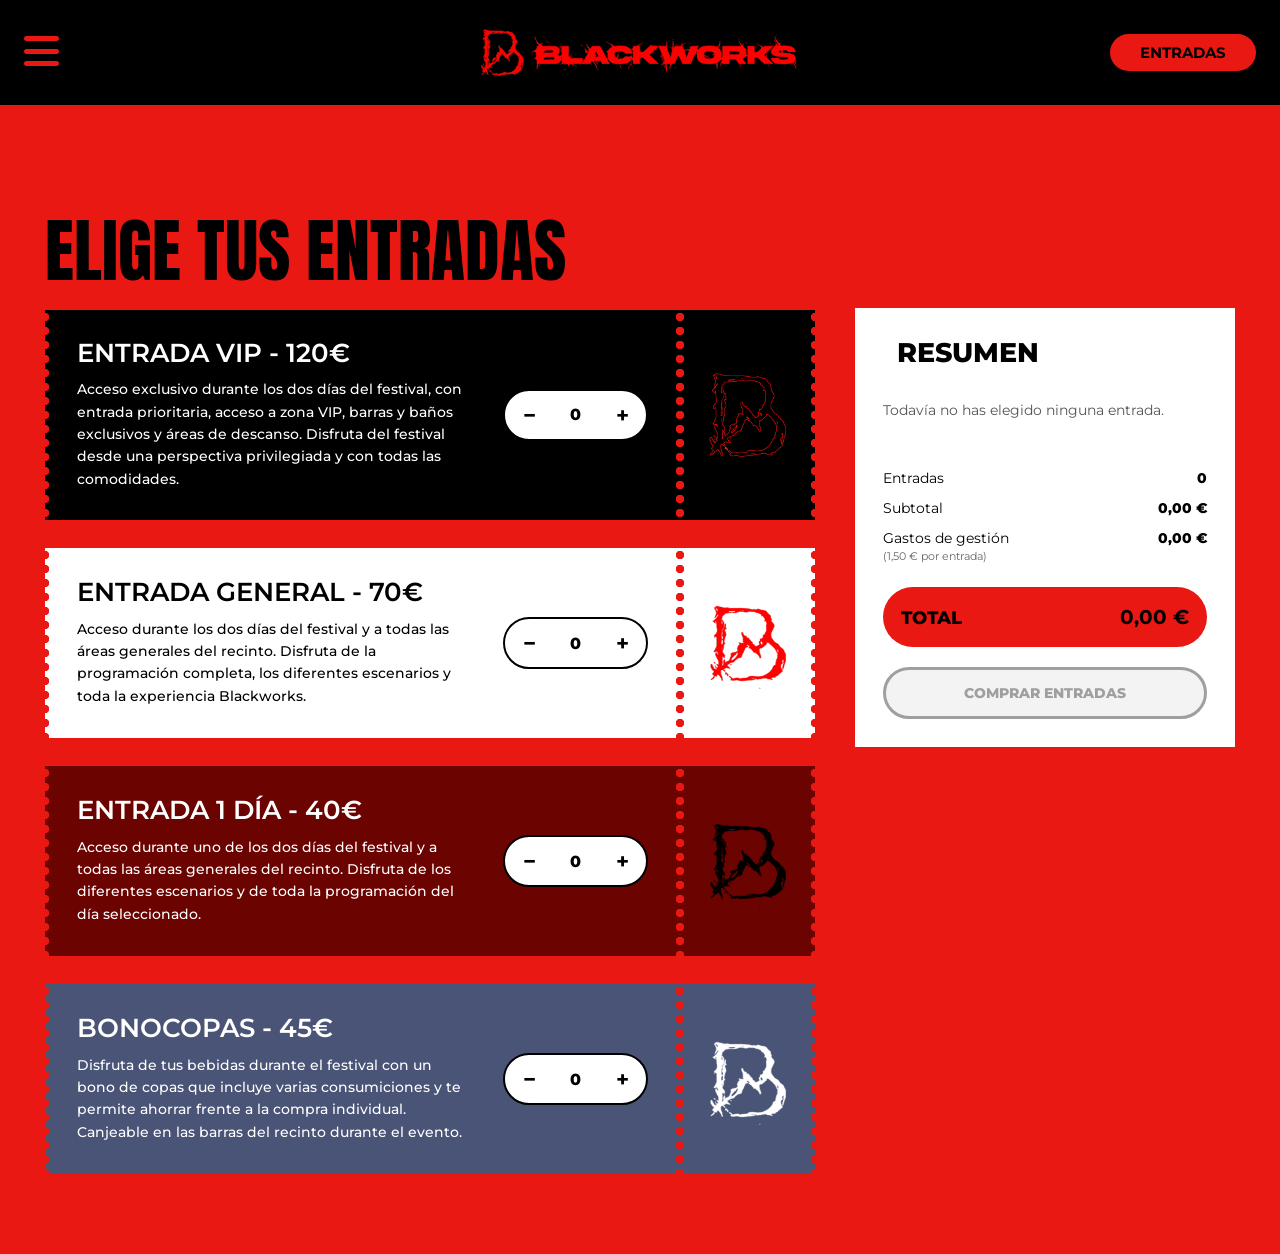
==== commit 24ac6191: "nuevo js para añadir ventana de compra y formulario y ajustes de html" ====
--- a/tickets.html
+++ b/tickets.html
@@ -56,11 +56,11 @@
     </div>
 
     <!-- nav para compra de entradas -->
-    <nav class="steps" aria-label="Pasos de compra">
+    <!-- <nav class="steps" aria-label="Pasos de compra">
       <span class="step is-active" aria-current="step">1.Entradas</span>
       <span class="step">2.Datos personales</span>
       <span class="step">3.Confirmación</span>
-    </nav>
+    </nav> -->
 
     <!-- tipos de entradas -->
     <section class="cajas" id="tickets">
@@ -308,7 +308,7 @@
 
           <aside class="resumen" aria-label="Resumen de compra">
             <div class="resumen-cabecera">
-              <span class="resumen-numero"> 1 </span>
+              <span class="resumen-numero"> </span>
 
               <h2>RESUMEN</h2>
             </div>
@@ -453,7 +453,7 @@
       id="anterior"
       class="boton"
       type="button">
-      ATRÁS
+      Atrás
     </button>
   </div>
 
@@ -512,4 +512,4 @@
   </body>
 </html>
 
-<!-- SERA O NO SERA -->
+
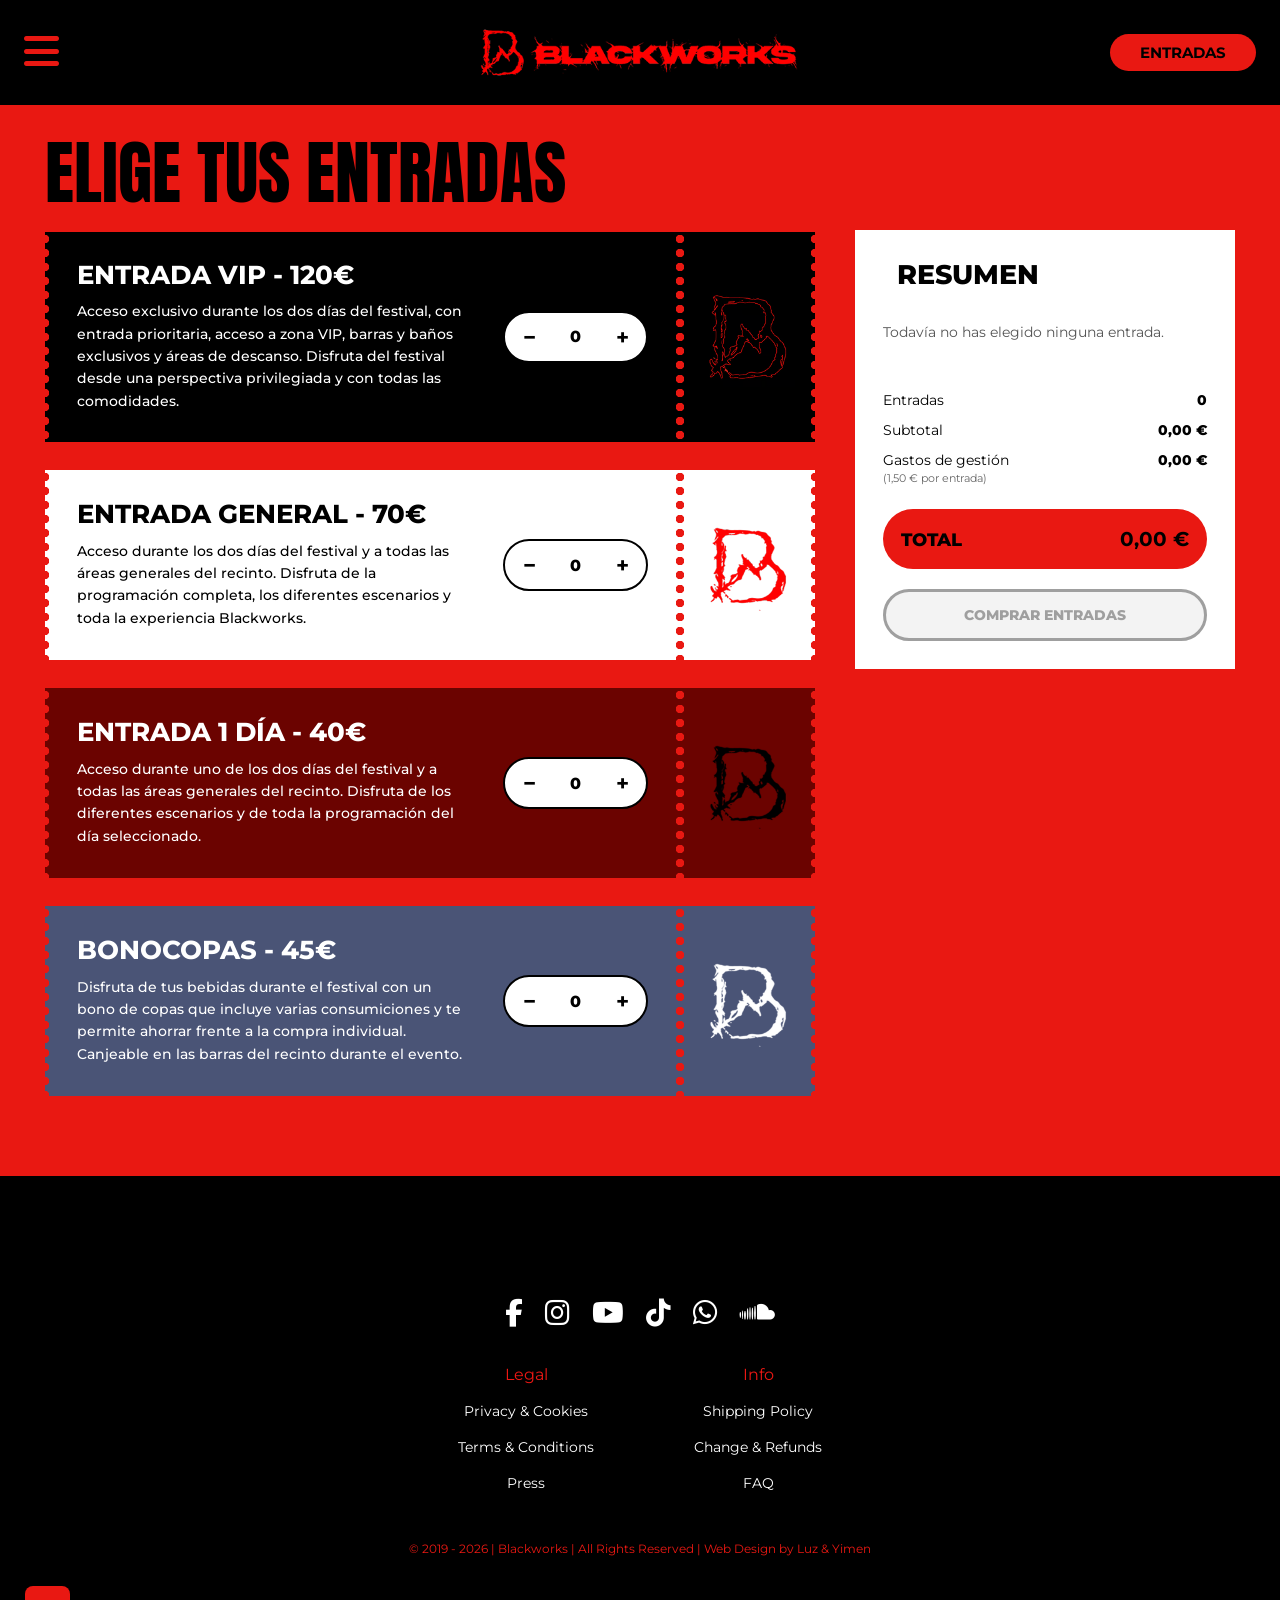
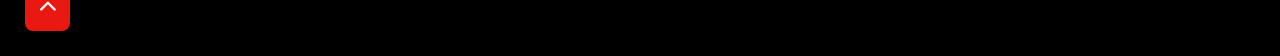
==== commit 4073c401: "modificaciones finales 1" ====
--- a/tickets.html
+++ b/tickets.html
@@ -363,9 +363,6 @@
  <section class="section" id="fase1">
      <div class="formulario">
       <div class="formulario-titulo">
-        <span class="formulario-numero">
-          2
-        </span>
         <h1>DATOS PERSONALES</h1>
       </div>
       <p class="formulario-texto">
@@ -400,12 +397,15 @@
         class="error-form"
         role="alert">
       </p>
-      <button
-        type="button"
-        id="confirmar"
-        class="btn-confirmar" >
-        CONFIRMAR
-      </button>
+   <button
+    type="button"
+    id="confirmar"
+    class="btn-confirmar">
+     CONFIRMAR
+</button>
+
+  </div>
+  </section>
    
 
 <!-- confirmación de compra -->
@@ -453,7 +453,7 @@
       id="anterior"
       class="boton"
       type="button">
-      Atrás
+      ATRÁS
     </button>
   </div>
 
--- a/style.css
+++ b/style.css
@@ -1204,7 +1204,7 @@
 
 /* fase entradas */
 body.tickets {
-  padding-top: calc(var(--nav-height) + 78px);
+  padding-top: var(--nav-height);
 }
 
 .cajas {
@@ -1356,7 +1356,7 @@
   margin-bottom: 12px;
   font-family: var(--primary-font);
   font-size: clamp(1.3rem, 2vw, 2rem);
-  font-weight: 600;
+  font-weight: 750;
   line-height: 1.05;
 }
 
@@ -1774,6 +1774,7 @@
 
 #fase1 .btn-confirmar {
   padding: 12px 30px;
+  border: none;
   border-radius: var(--radio-boton);
   background: var(--primary-color);
   color: var(--secondary-color);
@@ -1781,11 +1782,11 @@
   font-size: 0.85rem;
   font-weight: 800;
   cursor: pointer;
-
   transition:
     background-color 0.25s,
     color 0.25s;
 }
+
 
 #fase1 .btn-confirmar:hover {
   background: var(--secondary-color);
@@ -1891,26 +1892,26 @@
 
 
 /* boton atras */
+
+
 .navegacion {
-  position: fixed;
-  left: 0;
-  right: 0;
-  bottom: 0;
-  z-index: 900;
-  display: flex;
-  justify-content: space-between;
-  align-items: center;
-  padding:16px 50px calc(16px + env(safe-area-inset-bottom, 0px));
+  position: relative;
+  height: 0;
+  padding: 0 50px;
+  margin: 0;
+  z-index: 10;
   pointer-events: none;
 }
 
 .navegacion .boton {
   pointer-events: auto;
+  transform: translateY(-50px);
 }
 
 .boton {
   min-width: 140px;
   padding: var(--padding-boton);
+  border: none;
   border-radius: var(--radio-boton);
   font-family: var(--primary-font);
   font-size: 0.85rem;
@@ -1933,23 +1934,24 @@
   display: none !important;
 }
 
-
 /* responsive */
 
 @media (max-width: 1000px) {
 
   .tickets-contenido {
-    grid-template-columns: 1fr;
+    display: flex;
+    flex-direction: column;
+    gap: 40px;
+  }
+
+  .entradas-lista {
+    width: 100%;
   }
 
   .resumen {
-    position: relative;
-    top: auto;
-    order: -1;
-  }
-
-  .entradas-lista {
-    order: 2;
+    position: static;
+    width: 100%;
+    margin-top: 0;
   }
 
 }
@@ -1957,17 +1959,29 @@
 
 @media (max-width: 700px) {
 
-
   body.tickets {
-    padding-top:calc(var(--nav-height) + 65px);
+    padding-top: var(--nav-height);
   }
 
   .cajas {
-    padding:25px 18px 70px;
+    padding: 25px 18px 70px;
   }
 
   .tickets-contenido {
     gap: 30px;
+  }
+
+  .entradas-lista {
+    width: 100%;
+  }
+
+  .resumen {
+    position: static;
+    width: 100%;
+    margin-top: 0;
+    padding: 22px;
+    box-shadow:
+      5px 5px 0 var(--secondary-color);
   }
 
   .ticket,
@@ -2001,22 +2015,13 @@
     max-height: 70px;
   }
 
-  .resumen {
-    padding: 22px;
-    box-shadow:
-      5px 5px 0 var(--secondary-color);
-  }
-
   #fase1 {
-    padding:
-      30px 18px 80px;
+    padding: 30px 18px 80px;
   }
 
   #fase2 .tarjeta {
     grid-template-columns: 1fr;
-    grid-template-rows:
-      55% 45%;
-
+    grid-template-rows: 55% 45%;
     grid-template-areas:
       "imagen"
       "gracias";
@@ -2027,8 +2032,7 @@
   }
 
   #fase2 .gracias {
-    padding:
-      30px 25px;
+    padding: 30px 25px;
   }
 
   #fase2 .gracias h1 {
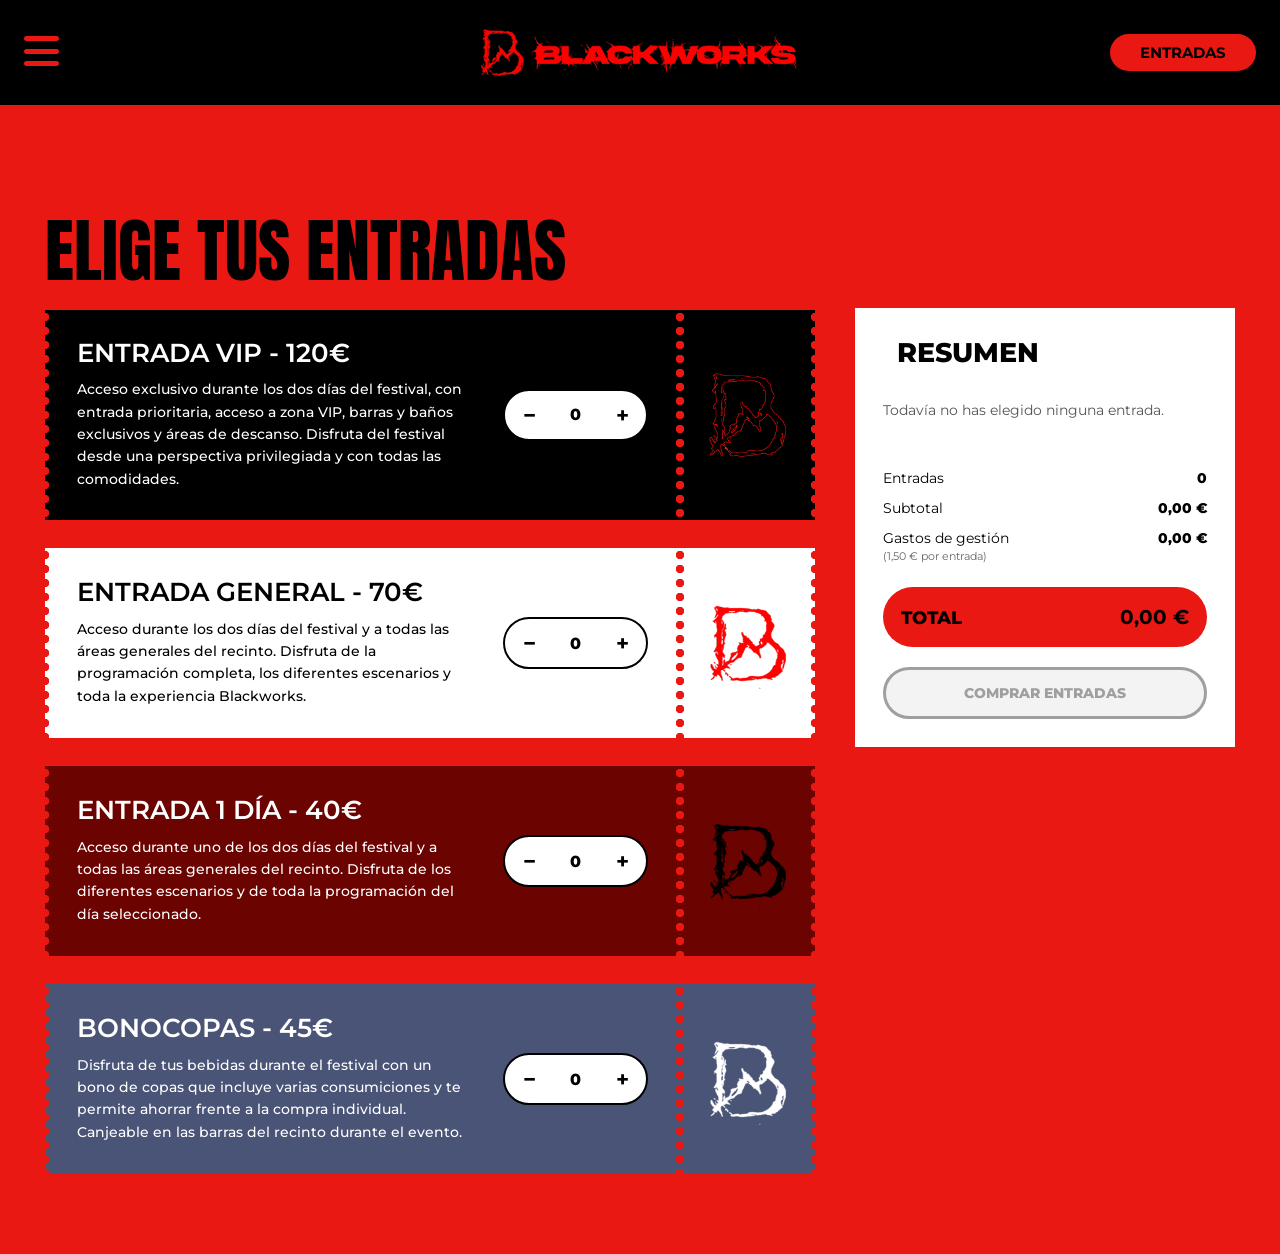
==== commit c1edd173: "cambios html" ====
--- a/tickets.html
+++ b/tickets.html
@@ -363,6 +363,9 @@
  <section class="section" id="fase1">
      <div class="formulario">
       <div class="formulario-titulo">
+        <span class="formulario-numero">
+          2
+        </span>
         <h1>DATOS PERSONALES</h1>
       </div>
       <p class="formulario-texto">
@@ -397,15 +400,12 @@
         class="error-form"
         role="alert">
       </p>
-   <button
-    type="button"
-    id="confirmar"
-    class="btn-confirmar">
-     CONFIRMAR
-</button>
-
-  </div>
-  </section>
+      <button
+        type="button"
+        id="confirmar"
+        class="btn-confirmar" >
+        CONFIRMAR
+      </button>
    
 
 <!-- confirmación de compra -->
@@ -423,12 +423,13 @@
       </div>
       <div class="gracias">
         <h1>
-          Entrada confirmada
+          YA ESTÁS DENTRO
         </h1>
         <p>
           Tu acceso a BLACKWORKS WEEKEND FESTIVAL está asegurado.
           Dos días. Una misma frecuencia. Prepárate para el hard techno,
-          hardcore, newstyle y rave.
+          hardcore, newstyle y rave.Tus entradas y los datos de tu compra te esperan en el PDF descargable. Descárgalo, guárdalo y tenlo a mano para el acceso.
+          Prepárate para cruzar el umbral: Blackworks Weekend Festival, el mejor evento de techno de Madrid. 02 - 03 abril 2027.
         </p>
       </div>
       <div class="codigo">
--- a/style.css
+++ b/style.css
@@ -520,179 +520,170 @@
   cursor: pointer;
 }
 
-
-
-
 /* MEDIAQUERIES RESOPONSIVE pantallamedia */
 
 @media (min-width: 1101px) and (max-width: 1500px) {
-
-
   /* INFO */
 
-.info-texto {
-  width: 40%;
-}
-
-.info-texto p {
-  font-size: 38px;
-}
-
-.info-texto:first-child {
-  left: 100px;
-}
-
-.info-texto:last-child {
-  right: 100px;
-}
-
-
-/* ARTISTS */
-
-.artistas {
-  padding: 60px 40px 100px;
-  min-height: 1200px;
-}
-
-.artistas h2 {
-  font-size: 110px;
-  margin-top: 60px;
-  margin-bottom: 60px;
-  width: 90%;
-  max-width: 1000px;
-  margin-left: auto;
-  margin-right: auto;
-}
-
-.artistas-lineup {
-  width: 90%;
-  max-width: 1000px;
-  margin: 0 auto;
-  gap: 16px;
-}
-
-.fila-artistas {
-  font-size: 85px;
-}
-
-.fila-artistas img {
-  width: 140px;
-  height: 90px;
-}
-
-.fila-2 img:first-of-type {
-  width: 250px;
-}
-
-.fila-3 img {
-  width: 200px;
-}
-
-.fila-4 img {
-  width: 650px;
-}
-
-.fila-8 img {
-  width: 350px;
-}
-
-.fila-9 img:first-of-type {
-  width: 250px;
-}
-
-/* MERCH */
-
-.merch {
-  padding: 70px 40px 45px;
-}
-
-.merch-titulo {
-  font-size: 26px;
-  margin-left: 20px;
-  margin-bottom: 40px;
-}
-
-.merch-galeria {
-  width: 90%;
-  margin: 0 auto;
-  grid-template-columns: repeat(4, 1fr);
-  column-gap: 25px;
-  row-gap: 30px;
-}
-
-.merch-img {
-  width: 100%;
-  height: auto;
-  aspect-ratio: 350 / 450;
-}
-
-.merch-caja figcaption {
-  font-size: 13px;
-}
-
-/* DANCE */
-
-.dance {
-  padding: 150px 40px;
-}
-
-.dance-texto p {
-  font-size: 15vw;
-  margin-bottom: 20px;
-}
-
+  .info-texto {
+    width: 40%;
+  }
+
+  .info-texto p {
+    font-size: 38px;
+  }
+
+  .info-texto:first-child {
+    left: 100px;
+  }
+
+  .info-texto:last-child {
+    right: 100px;
+  }
+
+  /* ARTISTS */
+
+  .artistas {
+    padding: 60px 40px 100px;
+    min-height: 1200px;
+  }
+
+  .artistas h2 {
+    font-size: 110px;
+    margin-top: 60px;
+    margin-bottom: 60px;
+    width: 90%;
+    max-width: 1000px;
+    margin-left: auto;
+    margin-right: auto;
+  }
+
+  .artistas-lineup {
+    width: 90%;
+    max-width: 1000px;
+    margin: 0 auto;
+    gap: 16px;
+  }
+
+  .fila-artistas {
+    font-size: 85px;
+  }
+
+  .fila-artistas img {
+    width: 140px;
+    height: 90px;
+  }
+
+  .fila-2 img:first-of-type {
+    width: 250px;
+  }
+
+  .fila-3 img {
+    width: 200px;
+  }
+
+  .fila-4 img {
+    width: 650px;
+  }
+
+  .fila-8 img {
+    width: 350px;
+  }
+
+  .fila-9 img:first-of-type {
+    width: 250px;
+  }
+
+  /* MERCH */
+
+  .merch {
+    padding: 70px 40px 45px;
+  }
+
+  .merch-titulo {
+    font-size: 26px;
+    margin-left: 20px;
+    margin-bottom: 40px;
+  }
+
+  .merch-galeria {
+    width: 90%;
+    margin: 0 auto;
+    grid-template-columns: repeat(4, 1fr);
+    column-gap: 25px;
+    row-gap: 30px;
+  }
+
+  .merch-img {
+    width: 100%;
+    height: auto;
+    aspect-ratio: 350 / 450;
+  }
+
+  .merch-caja figcaption {
+    font-size: 13px;
+  }
+
+  /* DANCE */
+
+  .dance {
+    padding: 150px 40px;
+  }
+
+  .dance-texto p {
+    font-size: 15vw;
+    margin-bottom: 20px;
+  }
 }
 
 /* Tablet */
 
 @media (min-width: 600px) and (max-width: 1100px) {
-
-
-/* NAVBAR */
-
-.navbar {
-  padding: 0 18px;
-}
-
-.menu {
-  font-size: 4.3vw;
-}
-
-.logo img {
-  width: 35vw;
-}
-
-.entradas {
-  font-size: 1.9vw;
-  padding: 8px 29px;
-}
-
-/* MENU HAMBURGUESA */
-
-.menu-cerrar {
-  left: 18px;
-  top: 25px;
-  font-size: 4.8vw;
-}
-
-.menu-logo {
-  top: 18px;
-}
-
-.menu-logo img {
-  width: 36vw;
-  max-width: 320px;
-}
-
-.menuopciones {
-  margin-left: 18px;
-  margin-top: 30px;
-}
-
-.menuopciones a {
-  font-size: 8.5vw;
-  margin-bottom: 20px;
-}
+  /* NAVBAR */
+
+  .navbar {
+    padding: 0 18px;
+  }
+
+  .menu {
+    font-size: 4.3vw;
+  }
+
+  .logo img {
+    width: 35vw;
+  }
+
+  .entradas {
+    font-size: 1.9vw;
+    padding: 8px 29px;
+  }
+
+  /* MENU HAMBURGUESA */
+
+  .menu-cerrar {
+    left: 18px;
+    top: 25px;
+    font-size: 4.8vw;
+  }
+
+  .menu-logo {
+    top: 18px;
+  }
+
+  .menu-logo img {
+    width: 36vw;
+    max-width: 320px;
+  }
+
+  .menuopciones {
+    margin-left: 18px;
+    margin-top: 30px;
+  }
+
+  .menuopciones a {
+    font-size: 8.5vw;
+    margin-bottom: 20px;
+  }
 
   /* HOME */
 
@@ -708,207 +699,205 @@
     font-size: 18px;
   }
 
-/* carruselTICKETS */
-
-.ticketscarrusel {
-  padding: 15px 0;
-}
-
-.ticketscarrusel-grupo {
-  gap: 40px;
-  padding-right: 40px;
-}
-
-.ticketscarrusel-texto span {
-  font-size: 5cqh;
-}
-
-/* INFO */
-
-.info {
-  height: 550px;
-  padding: 30px 40px;
-}
-
-.info-texto {
-  width: 42%;
-}
-
-.info-texto p {
-  font-size: 4.2vw;
-}
-
-.info-texto:first-child {
-  top: 80px;
-  left: 60px;
-}
-
-.info-texto:last-child {
-  right: 60px;
-  bottom: 100px;
-}
-
-/* CARRUSEL LOGOS */
-
-.logo-grupo {
-  gap: 40px;
-  margin-right: 40px;
-}
-
-.logo-tira img {
-  width: 5.5vw;
-  max-width: 60px;
-}
-
-/* ARTISTS */
-
-.artistas {
-  padding: 50px 25px 80px;
-  min-height: 950px;
-}
-
-.artistas h2 {
-  font-size: 10vw;
-  margin-top: 45px;
-  margin-bottom: 45px;
-  width: 90%;
-  max-width: 850px;
-  margin-left: auto;
-  margin-right: auto;
-}
-
-.artistas-lineup {
-  width: 90%;
-  max-width: 850px;
-  gap: 12px;
-}
-
-.fila-artistas {
-  font-size: 6.8vw;
-}
-
-.fila-artistas img {
-  width: 90px;
-  height: 65px;
-}
-
-.fila-2 img:first-of-type {
-  width: 170px;
-}
-
-.fila-3 img {
-  width: 140px;
-}
-
-.fila-4 img {
-  width: 55vw;
-  max-width: 450px;
-}
-
-.fila-8 img {
-  width: 40vw;
-  max-width: 250px;
-}
-
-.fila-9 img:first-of-type {
-  width: 170px;
-}
-
-/* MERCH */
-
-.merch {
-  padding: 60px 30px 40px;
-}
-
-.merch-titulo {
-  font-size: 2.5vw;
-  margin-left: 20px;
-  margin-bottom: 35px;
-}
-
-.merch-galeria {
-  width: 90%;
-  margin: 0 auto;
-  grid-template-columns: repeat(4, 1fr);
-  column-gap: 20px;
-  row-gap: 30px;
-}
-
-.merch-img {
-  width: 100%;
-  height: auto;
-  aspect-ratio: 350 / 450;
-}
-
-.merch-caja figcaption {
-  font-size: 1.3vw;
-  margin-top: 10px;
-}
-
-.merch-caja figcaption + figcaption {
-  font-size: 1.2vw;
-  margin-top: 3px;
-}
-
-/* DANCE */
-
-.dance {
-  padding: 120px 30px;
-}
-
-.dance-texto p {
-  font-size: 12vw;
-  margin-bottom: 15px;
-}
-
-/* FOOTER */
-
-.footer {
-  height: 350px;
-  padding-top: 70px;
-}
-
-.footer-redes {
-  gap: 16px;
-}
-
-.footer-redes a {
-  font-size: 20px;
-}
-
-.footer-enlaces {
-  gap: 60px;
-  margin-top: 22px;
-}
-
-.footer-columna p {
-  margin-bottom: 10px;
-  font-size: 13px;
-}
-
-.footer-columna a {
-  font-size: 11px;
-  margin-bottom: 10px;
-}
-
-.footer-copy {
-  bottom: 65px;
-  font-size: 9px;
-}
-
-.volver-arriba {
-  bottom: 18px;
-  left: 18px;
-  width: 35px;
-  height: 35px;
-  font-size: 14px;
-}
-
+  /* carruselTICKETS */
+
+  .ticketscarrusel {
+    padding: 15px 0;
+  }
+
+  .ticketscarrusel-grupo {
+    gap: 40px;
+    padding-right: 40px;
+  }
+
+  .ticketscarrusel-texto span {
+    font-size: 5cqh;
+  }
+
+  /* INFO */
+
+  .info {
+    height: 550px;
+    padding: 30px 40px;
+  }
+
+  .info-texto {
+    width: 42%;
+  }
+
+  .info-texto p {
+    font-size: 4.2vw;
+  }
+
+  .info-texto:first-child {
+    top: 80px;
+    left: 60px;
+  }
+
+  .info-texto:last-child {
+    right: 60px;
+    bottom: 100px;
+  }
+
+  /* CARRUSEL LOGOS */
+
+  .logo-grupo {
+    gap: 40px;
+    margin-right: 40px;
+  }
+
+  .logo-tira img {
+    width: 5.5vw;
+    max-width: 60px;
+  }
+
+  /* ARTISTS */
+
+  .artistas {
+    padding: 50px 25px 80px;
+    min-height: 950px;
+  }
+
+  .artistas h2 {
+    font-size: 10vw;
+    margin-top: 45px;
+    margin-bottom: 45px;
+    width: 90%;
+    max-width: 850px;
+    margin-left: auto;
+    margin-right: auto;
+  }
+
+  .artistas-lineup {
+    width: 90%;
+    max-width: 850px;
+    gap: 12px;
+  }
+
+  .fila-artistas {
+    font-size: 6.8vw;
+  }
+
+  .fila-artistas img {
+    width: 90px;
+    height: 65px;
+  }
+
+  .fila-2 img:first-of-type {
+    width: 170px;
+  }
+
+  .fila-3 img {
+    width: 140px;
+  }
+
+  .fila-4 img {
+    width: 55vw;
+    max-width: 450px;
+  }
+
+  .fila-8 img {
+    width: 40vw;
+    max-width: 250px;
+  }
+
+  .fila-9 img:first-of-type {
+    width: 170px;
+  }
+
+  /* MERCH */
+
+  .merch {
+    padding: 60px 30px 40px;
+  }
+
+  .merch-titulo {
+    font-size: 2.5vw;
+    margin-left: 20px;
+    margin-bottom: 35px;
+  }
+
+  .merch-galeria {
+    width: 90%;
+    margin: 0 auto;
+    grid-template-columns: repeat(4, 1fr);
+    column-gap: 20px;
+    row-gap: 30px;
+  }
+
+  .merch-img {
+    width: 100%;
+    height: auto;
+    aspect-ratio: 350 / 450;
+  }
+
+  .merch-caja figcaption {
+    font-size: 1.3vw;
+    margin-top: 10px;
+  }
+
+  .merch-caja figcaption + figcaption {
+    font-size: 1.2vw;
+    margin-top: 3px;
+  }
+
+  /* DANCE */
+
+  .dance {
+    padding: 120px 30px;
+  }
+
+  .dance-texto p {
+    font-size: 12vw;
+    margin-bottom: 15px;
+  }
+
+  /* FOOTER */
+
+  .footer {
+    height: 350px;
+    padding-top: 70px;
+  }
+
+  .footer-redes {
+    gap: 16px;
+  }
+
+  .footer-redes a {
+    font-size: 20px;
+  }
+
+  .footer-enlaces {
+    gap: 60px;
+    margin-top: 22px;
+  }
+
+  .footer-columna p {
+    margin-bottom: 10px;
+    font-size: 13px;
+  }
+
+  .footer-columna a {
+    font-size: 11px;
+    margin-bottom: 10px;
+  }
+
+  .footer-copy {
+    bottom: 65px;
+    font-size: 9px;
+  }
+
+  .volver-arriba {
+    bottom: 18px;
+    left: 18px;
+    width: 35px;
+    height: 35px;
+    font-size: 14px;
+  }
 }
 
 /* movil */
 @media (max-width: 599px) {
-
   /* HOME */
 
   .home-texto p:first-child {
@@ -922,7 +911,6 @@
   .home-texto p:last-child {
     font-size: 14px;
   }
-
 
   /* NAVBAR */
 
@@ -941,270 +929,259 @@
   }
 
   .entradas {
-    display: none
+    display: none;
   }
 
   /* MENU HAMBURGUESA */
 
-.menu-cerrar {
-  left: 12px;
-  top: 20px;
-  font-size: 30px;
-}
-
-.menu-logo {
-  top: 37px;
-}
-
-.menu-logo img {
-  width: 45vw;
-  max-width: 230px;
-}
-
-.menuopciones {
-  margin-left: 12px;
-  margin-top: 25px;
-}
-
-.menuopciones a {
-  font-size: 12vw;
-  margin-bottom: 16px;
-}
+  .menu-cerrar {
+    left: 12px;
+    top: 20px;
+    font-size: 30px;
+  }
+
+  .menu-logo {
+    top: 37px;
+  }
+
+  .menu-logo img {
+    width: 45vw;
+    max-width: 230px;
+  }
+
+  .menuopciones {
+    margin-left: 12px;
+    margin-top: 25px;
+  }
+
+  .menuopciones a {
+    font-size: 12vw;
+    margin-bottom: 16px;
+  }
 
   /* CARRUSEL TICKETS */
 
-.ticketscarrusel {
-  padding: 10px 0;
-}
-
-.ticketscarrusel-grupo {
-  gap: 25px;
-  padding-right: 25px;
-}
-
-.ticketscarrusel-texto span {
-  font-size: 8vw;
-}
-
-/* INFO */
-
-.info {
-  height: auto;
-  padding: 60px 30px 70px;
-  margin-top: 5px;
-}
-
-.info-texto {
-  position: static;
-  width: 100%;
-}
-
-.info-texto p {
-  font-size: 8vw;
-}
-
-.info-texto:first-child {
-  margin-bottom: 60px;
-}
-
-.info-texto:last-child {
-  text-align: left;
-}
-
-/* CARRUSEL LOGOS */
-
-.logo-grupo {
-  gap: 25px;
-  margin-right: 25px;
-}
-
-.logo-tira img {
-  width: 15vw;
-  max-width: 45px;
-}
-
-
-/* ARTISTS */
-
-.artistas {
-  padding: 40px 15px 70px;
-  min-height: auto;
-}
-
-.artistas h2 {
-  font-size: 18vw;
-  margin-top: 30px;
-  margin-bottom: 40px;
-  margin-left: 0;
-  text-align: center;
-}
-
-.artistas-lineup {
-  width: 100%;
-  margin: 0 auto;
-  display: grid;
-  grid-template-columns: minmax(0, 1fr) minmax(0, 1fr);
-  gap: 14px 0;
-}
-
-.fila-artistas {
-  display: contents;
-}
-
-.fila-artistas span,
-.fila-artistas img {
-  align-self: center;
-  justify-self: center;
-}
-
-.fila-artistas span {
-  font-size: 10vw;
-  line-height: 1;
-  text-align: center;
-  min-width: 0;
-}
-
-.fila-artistas img {
-  width: 28vw;
-  max-width: 160px;
-  height: auto;
-  aspect-ratio: 1.7 / 1;
-  object-fit: cover;
-}
-
-.fila-1 span:first-child {
-  margin-right: 10px;
-}
-
-.fila-1 span:nth-child(2) {
-  margin-right: 15px;
-}
-
-.fila-9 span {
-  margin-left: 40px;
-}
-
-.fila-9 img:last-child {
-  transform: translateX(13px);
-}
-
-.fila-8 img {
-  width: 160px;
-  height: 94px;
-  object-fit: cover;
-}
-
-.fila-3 img {
-  width: 160px;
-  height: 94px;
-  object-fit: cover;
-}
-
-
-/* MERCH */
-
-.merch {
-  padding: 50px 15px 35px;
-}
-
-.merch-titulo {
-  font-size: 5vw;
-  margin-left: 5px;
-  margin-bottom: 30px;
-}
-
-.merch-galeria {
-  width: 100%;
-  grid-template-columns: repeat(2, 1fr);
-  column-gap: 12px;
-  row-gap: 25px;
-}
-
-.merch-img {
-  width: 100%;
-  height: auto;
-  aspect-ratio: 350 / 450;
-}
-
-.merch-caja figcaption {
-  font-size: 2.8vw;
-  margin-top: 8px;
-}
-
-.merch-caja figcaption + figcaption {
-  font-size: 2.6vw;
-  margin-top: 2px;
-}
-
-/* DANCE */
-
-.dance {
-  padding: 25px 15px 50px;
-}
-
-
-.dance-texto p {
-  font-size: 13vw;
-  margin-bottom: 10px;
-}
-
-
-
-/* FOOTER */
-
-.footer {
-  height: 280px;
-  padding-top: 50px;
-}
-
-.footer-redes {
-  gap: 2.5vw;
-}
-
-.footer-redes a {
-  font-size: 4vw;
-}
-
-.footer-enlaces {
-  gap: 8vw;
-  margin-top: 18px;
-}
-
-.footer-columna p {
-  margin-bottom: 7px;
-  font-size: 2.7vw;
-}
-
-.footer-columna a {
-  font-size: 2.2vw;
-  margin-bottom: 7px;
-}
-
-.footer-copy {
-  bottom: 80px;
-  font-size: 1.8vw;
-}
-
-.volver-arriba {
-  bottom: 13px;
-  left: 13px;
-  width: 30px;
-  height: 30px;
-  font-size: 11px;
-}
-}
-
-
-
-
+  .ticketscarrusel {
+    padding: 10px 0;
+  }
+
+  .ticketscarrusel-grupo {
+    gap: 25px;
+    padding-right: 25px;
+  }
+
+  .ticketscarrusel-texto span {
+    font-size: 8vw;
+  }
+
+  /* INFO */
+
+  .info {
+    height: auto;
+    padding: 60px 30px 70px;
+    margin-top: 5px;
+  }
+
+  .info-texto {
+    position: static;
+    width: 100%;
+  }
+
+  .info-texto p {
+    font-size: 8vw;
+  }
+
+  .info-texto:first-child {
+    margin-bottom: 60px;
+  }
+
+  .info-texto:last-child {
+    text-align: left;
+  }
+
+  /* CARRUSEL LOGOS */
+
+  .logo-grupo {
+    gap: 25px;
+    margin-right: 25px;
+  }
+
+  .logo-tira img {
+    width: 15vw;
+    max-width: 45px;
+  }
+
+  /* ARTISTS */
+
+  .artistas {
+    padding: 40px 15px 70px;
+    min-height: auto;
+  }
+
+  .artistas h2 {
+    font-size: 18vw;
+    margin-top: 30px;
+    margin-bottom: 40px;
+    margin-left: 0;
+    text-align: center;
+  }
+
+  .artistas-lineup {
+    width: 100%;
+    margin: 0 auto;
+    display: grid;
+    grid-template-columns: minmax(0, 1fr) minmax(0, 1fr);
+    gap: 14px 0;
+  }
+
+  .fila-artistas {
+    display: contents;
+  }
+
+  .fila-artistas span,
+  .fila-artistas img {
+    align-self: center;
+    justify-self: center;
+  }
+
+  .fila-artistas span {
+    font-size: 10vw;
+    line-height: 1;
+    text-align: center;
+    min-width: 0;
+  }
+
+  .fila-artistas img {
+    width: 28vw;
+    max-width: 160px;
+    height: auto;
+    aspect-ratio: 1.7 / 1;
+    object-fit: cover;
+  }
+
+  .fila-1 span:first-child {
+    margin-right: 10px;
+  }
+
+  .fila-1 span:nth-child(2) {
+    margin-right: 15px;
+  }
+
+  .fila-9 span {
+    margin-left: 40px;
+  }
+
+  .fila-9 img:last-child {
+    transform: translateX(13px);
+  }
+
+  .fila-8 img {
+    width: 160px;
+    height: 94px;
+    object-fit: cover;
+  }
+
+  .fila-3 img {
+    width: 160px;
+    height: 94px;
+    object-fit: cover;
+  }
+
+  /* MERCH */
+
+  .merch {
+    padding: 50px 15px 35px;
+  }
+
+  .merch-titulo {
+    font-size: 5vw;
+    margin-left: 5px;
+    margin-bottom: 30px;
+  }
+
+  .merch-galeria {
+    width: 100%;
+    grid-template-columns: repeat(2, 1fr);
+    column-gap: 12px;
+    row-gap: 25px;
+  }
+
+  .merch-img {
+    width: 100%;
+    height: auto;
+    aspect-ratio: 350 / 450;
+  }
+
+  .merch-caja figcaption {
+    font-size: 2.8vw;
+    margin-top: 8px;
+  }
+
+  .merch-caja figcaption + figcaption {
+    font-size: 2.6vw;
+    margin-top: 2px;
+  }
+
+  /* DANCE */
+
+  .dance {
+    padding: 25px 15px 50px;
+  }
+
+  .dance-texto p {
+    font-size: 13vw;
+    margin-bottom: 10px;
+  }
+
+  /* FOOTER */
+
+  .footer {
+    height: 280px;
+    padding-top: 50px;
+  }
+
+  .footer-redes {
+    gap: 2.5vw;
+  }
+
+  .footer-redes a {
+    font-size: 4vw;
+  }
+
+  .footer-enlaces {
+    gap: 8vw;
+    margin-top: 18px;
+  }
+
+  .footer-columna p {
+    margin-bottom: 7px;
+    font-size: 2.7vw;
+  }
+
+  .footer-columna a {
+    font-size: 2.2vw;
+    margin-bottom: 7px;
+  }
+
+  .footer-copy {
+    bottom: 80px;
+    font-size: 1.8vw;
+  }
+
+  .volver-arriba {
+    bottom: 13px;
+    left: 13px;
+    width: 30px;
+    height: 30px;
+    font-size: 11px;
+  }
+}
 
 /* LUZZZZZZ */
-
-
 
 /* fase entradas */
 body.tickets {
-  padding-top: var(--nav-height);
+  padding-top: calc(var(--nav-height) + 78px);
 }
 
 .cajas {
@@ -1220,15 +1197,12 @@
   margin: 0 auto;
 }
 
-
-
 .tickets-contenido {
   display: grid;
-  grid-template-columns:minmax(0, 1fr) 380px;
+  grid-template-columns: minmax(0, 1fr) 380px;
   gap: 40px;
   align-items: start;
 }
-
 
 /* lista entradas */
 
@@ -1248,8 +1222,6 @@
   color: var(--secondary-color);
 }
 
-
-
 .ticketslista {
   list-style: none;
   display: grid;
@@ -1269,8 +1241,7 @@
   min-height: 190px;
   gap: 0;
   color: var(--ticket-color);
-  transition:
-    transform 0.25s ease;
+  transition: transform 0.25s ease;
 }
 
 .ticket:hover,
@@ -1280,7 +1251,6 @@
   transform: translateY(-4px);
 }
 
-
 /* COLORES */
 
 .ticket.vip {
@@ -1302,7 +1272,6 @@
   --ticket-bg: var(--ticketblue);
   --ticket-color: var(--white);
 }
-
 
 .ticket-main {
   position: relative;
@@ -1316,7 +1285,6 @@
   background: var(--ticket-bg);
   overflow: hidden;
 }
-
 
 /* bordes */
 
@@ -1328,11 +1296,12 @@
   bottom: 0;
   width: 10px;
   pointer-events: none;
-  background:
-  radial-gradient(
-  circle at 0 50%,
-  var(--primary-color) 4px,
-  transparent 4.5px )0 0 / 10px 14px repeat-y;
+  background: radial-gradient(
+      circle at 0 50%,
+      var(--primary-color) 4px,
+      transparent 4.5px
+    )
+    0 0 / 10px 14px repeat-y;
 }
 
 .ticket-main::before {
@@ -1343,7 +1312,6 @@
   right: 0;
   transform: scaleX(-1);
 }
-
 
 /* infotexto */
 
@@ -1356,7 +1324,7 @@
   margin-bottom: 12px;
   font-family: var(--primary-font);
   font-size: clamp(1.3rem, 2vw, 2rem);
-  font-weight: 750;
+  font-weight: 600;
   line-height: 1.05;
 }
 
@@ -1366,7 +1334,6 @@
   line-height: 1.55;
   font-weight: 500;
 }
-
 
 /* controles cantidad */
 
@@ -1413,8 +1380,6 @@
   font-weight: 800;
 }
 
-
-
 /* stub tickets */
 .ticket-stub {
   position: relative;
@@ -1435,8 +1400,7 @@
   bottom: 0;
   width: 10px;
   pointer-events: none;
-  background:
-    radial-gradient(
+  background: radial-gradient(
       circle at 0 50%,
       var(--primary-color) 4px,
       transparent 4.5px
@@ -1460,7 +1424,6 @@
   object-fit: contain;
 }
 
-
 /* COLORES DE LOS STUB */
 
 .ticket-vip-stub {
@@ -1478,7 +1441,6 @@
 .ticket-bonocopas-stub {
   --ticket-bg: var(--ticketblue);
 }
-
 
 /* resumen */
 
@@ -1491,7 +1453,6 @@
   margin-top: 90px;
 }
 
-
 /* CABECERA compra */
 
 .resumen-cabecera {
@@ -1501,13 +1462,10 @@
   margin-bottom: 30px;
 }
 
-
-
 .resumen-cabecera h2 {
   font-size: 1.7rem;
   font-weight: 800;
 }
-
 
 /* RESUMEN VACÍO */
 
@@ -1518,7 +1476,6 @@
   line-height: 1.6;
 }
 
-
 /* ENTRADAS DEL RESUMEN */
 
 .resumen-entradas {
@@ -1557,9 +1514,6 @@
   font-weight: 800;
 }
 
-
-
-
 /* DATOS */
 
 .resumen-datos {
@@ -1593,7 +1547,6 @@
   color: #666;
   font-size: 0.7rem;
 }
-
 
 /* TOTAL */
 
@@ -1613,7 +1566,6 @@
 .resumen-total strong {
   font-size: 1.25rem;
 }
-
 
 /* BOTÓN COMPRAR */
 
@@ -1648,16 +1600,13 @@
   cursor: not-allowed;
 }
 
-
-
-
 /* FASE 2 */
 
 #fase1 {
   width: 100%;
   min-height: calc(100vh - var(--nav-height));
   margin: 0;
-  padding:45px 30px 100px;
+  padding: 45px 30px 100px;
   background: var(--white);
 }
 
@@ -1669,7 +1618,6 @@
   margin: 20px auto 0;
 }
 
-
 /* TÍTULO */
 
 .formulario-titulo {
@@ -1678,7 +1626,6 @@
   gap: 14px;
   margin-bottom: 5px;
 }
-
 
 .formulario-titulo h1 {
   font-size: clamp(1.8rem, 4vw, 3rem);
@@ -1690,7 +1637,6 @@
   color: #555;
   font-size: 0.9rem;
 }
-
 
 /* INPUTS */
 
@@ -1711,13 +1657,11 @@
   border-color: var(--primary-color);
 }
 
-
 /* SELECT OCULTO */
 
 #fase1 #tipo {
   display: none;
 }
-
 
 /* RESUMEN DEL FORMULARIO */
 
@@ -1747,7 +1691,6 @@
   border-bottom: 0;
 }
 
-
 /* TOTAL FORMULARIO */
 
 #fase1 .total {
@@ -1758,7 +1701,6 @@
 #fase1 .total span {
   font-size: 1rem;
 }
-
 
 /* ERROR */
 
@@ -1769,12 +1711,10 @@
   font-weight: 800;
 }
 
-
 /* CONFIRMAR */
 
 #fase1 .btn-confirmar {
   padding: 12px 30px;
-  border: none;
   border-radius: var(--radio-boton);
   background: var(--primary-color);
   color: var(--secondary-color);
@@ -1782,17 +1722,16 @@
   font-size: 0.85rem;
   font-weight: 800;
   cursor: pointer;
+
   transition:
     background-color 0.25s,
     color 0.25s;
 }
 
-
 #fase1 .btn-confirmar:hover {
   background: var(--secondary-color);
   color: var(--primary-color);
 }
-
 
 /* fase confirmar */
 
@@ -1855,12 +1794,14 @@
   margin-bottom: 8px;
   font-size: 3rem;
   line-height: 1.1;
+  color: var(--white);
 }
 
 #fase2 .gracias p {
   max-width: 600px;
   font-size: 1rem;
   font-weight: 500;
+  color: var(--white);
 }
 
 #fase2 .codigo {
@@ -1890,28 +1831,27 @@
   cursor: pointer;
 }
 
-
 /* boton atras */
-
-
 .navegacion {
-  position: relative;
-  height: 0;
-  padding: 0 50px;
-  margin: 0;
-  z-index: 10;
+  position: fixed;
+  left: 0;
+  right: 0;
+  bottom: 0;
+  z-index: 900;
+  display: flex;
+  justify-content: space-between;
+  align-items: center;
+  padding: 16px 50px calc(16px + env(safe-area-inset-bottom, 0px));
   pointer-events: none;
 }
 
 .navegacion .boton {
   pointer-events: auto;
-  transform: translateY(-50px);
 }
 
 .boton {
   min-width: 140px;
   padding: var(--padding-boton);
-  border: none;
   border-radius: var(--radio-boton);
   font-family: var(--primary-font);
   font-size: 0.85rem;
@@ -1921,11 +1861,11 @@
 #anterior {
   background: var(--secondary-color);
   color: var(--primary-color);
+  outline: var(--primary-color);
 }
 
 #anterior:hover {
   background: var(--primary-color);
-  color: var(--secondary-color);
 }
 
 /* olultar */
@@ -1937,30 +1877,24 @@
 /* responsive */
 
 @media (max-width: 1000px) {
-
   .tickets-contenido {
-    display: flex;
-    flex-direction: column;
-    gap: 40px;
+    grid-template-columns: 1fr;
+  }
+
+  .resumen {
+    position: relative;
+    top: auto;
+    order: -1;
   }
 
   .entradas-lista {
-    width: 100%;
-  }
-
-  .resumen {
-    position: static;
-    width: 100%;
-    margin-top: 0;
-  }
-
-}
-
+    order: 2;
+  }
+}
 
 @media (max-width: 700px) {
-
   body.tickets {
-    padding-top: var(--nav-height);
+    padding-top: calc(var(--nav-height) + 65px);
   }
 
   .cajas {
@@ -1969,19 +1903,6 @@
 
   .tickets-contenido {
     gap: 30px;
-  }
-
-  .entradas-lista {
-    width: 100%;
-  }
-
-  .resumen {
-    position: static;
-    width: 100%;
-    margin-top: 0;
-    padding: 22px;
-    box-shadow:
-      5px 5px 0 var(--secondary-color);
   }
 
   .ticket,
@@ -2015,6 +1936,11 @@
     max-height: 70px;
   }
 
+  .resumen {
+    padding: 22px;
+    box-shadow: 5px 5px 0 var(--secondary-color);
+  }
+
   #fase1 {
     padding: 30px 18px 80px;
   }
@@ -2022,6 +1948,7 @@
   #fase2 .tarjeta {
     grid-template-columns: 1fr;
     grid-template-rows: 55% 45%;
+
     grid-template-areas:
       "imagen"
       "gracias";
@@ -2038,5 +1965,4 @@
   #fase2 .gracias h1 {
     font-size: 2.2rem;
   }
-
-}+}
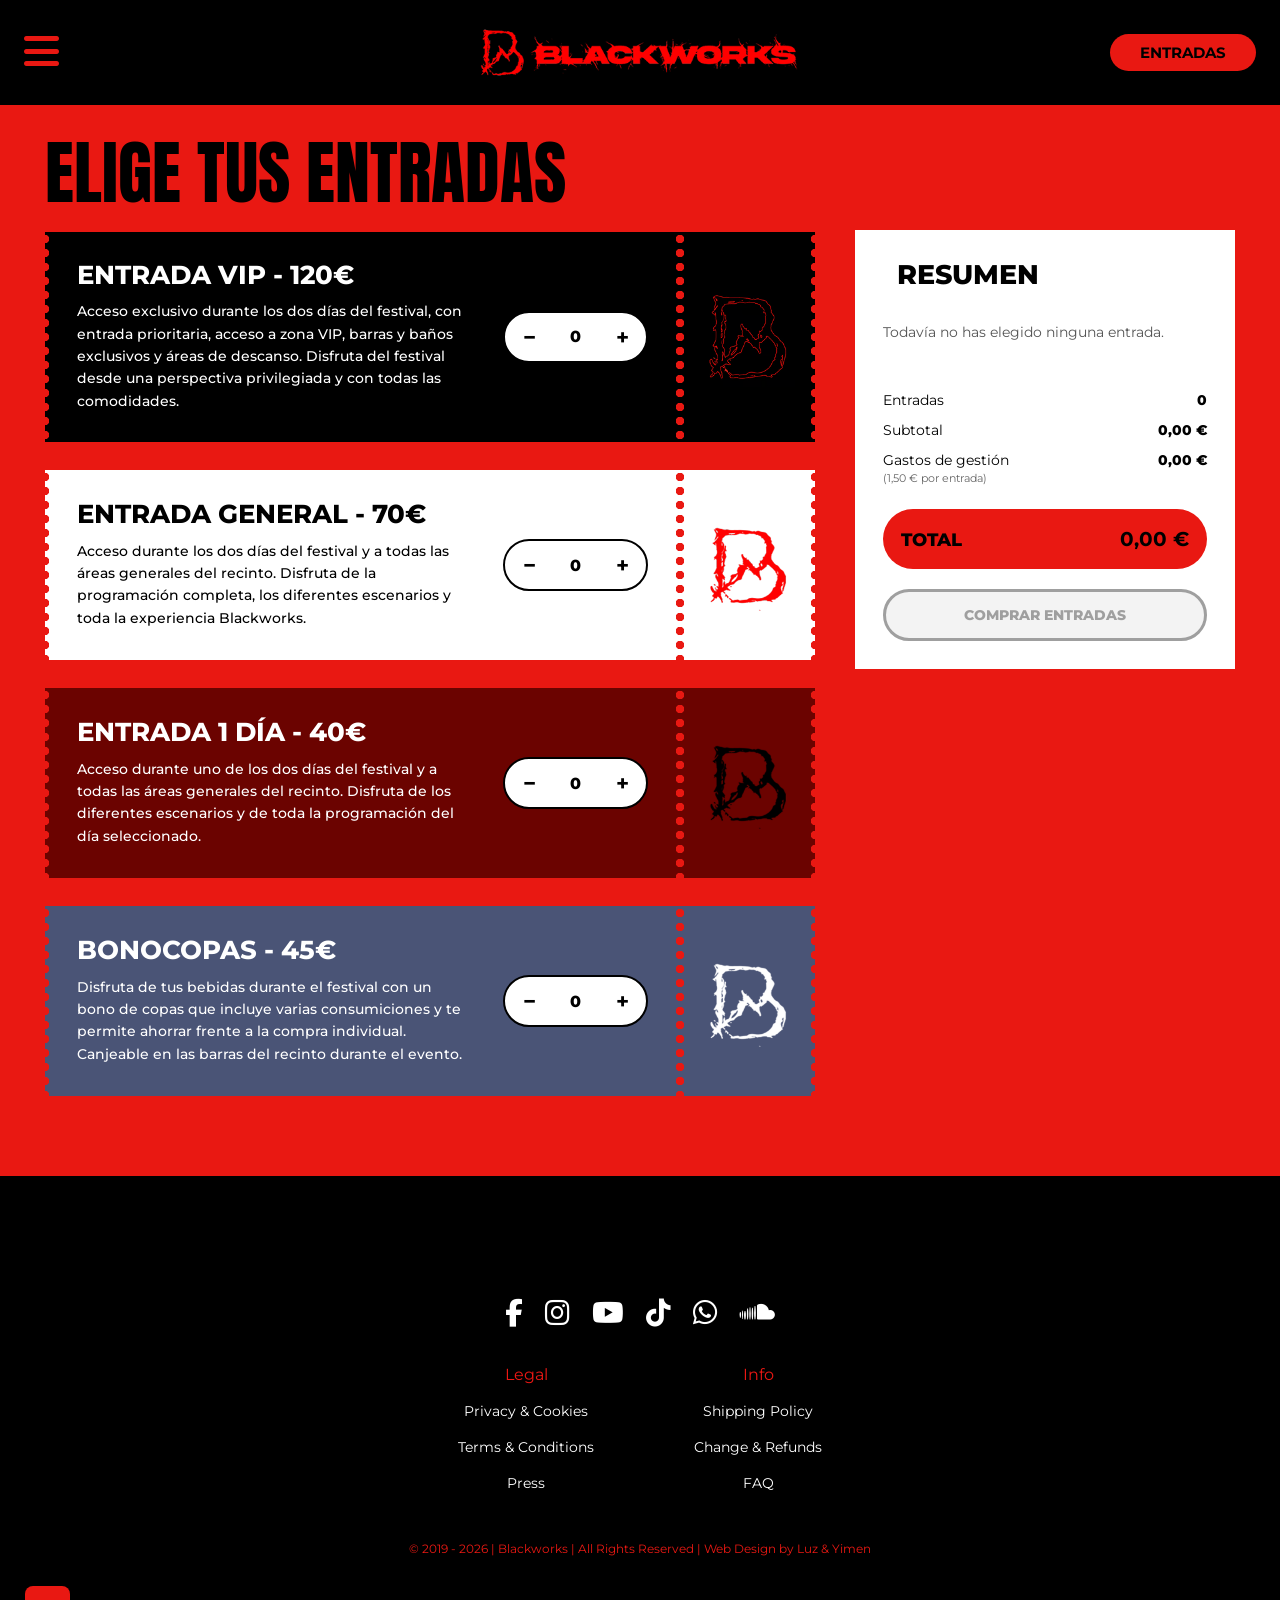
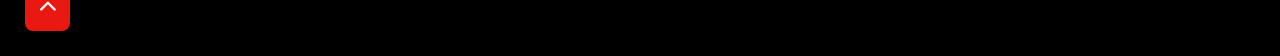
==== commit 2542889e: "Merge branch 'main' into LUZ2" ====
--- a/tickets.html
+++ b/tickets.html
@@ -363,9 +363,6 @@
  <section class="section" id="fase1">
      <div class="formulario">
       <div class="formulario-titulo">
-        <span class="formulario-numero">
-          2
-        </span>
         <h1>DATOS PERSONALES</h1>
       </div>
       <p class="formulario-texto">
@@ -400,12 +397,15 @@
         class="error-form"
         role="alert">
       </p>
-      <button
-        type="button"
-        id="confirmar"
-        class="btn-confirmar" >
-        CONFIRMAR
-      </button>
+   <button
+    type="button"
+    id="confirmar"
+    class="btn-confirmar">
+     CONFIRMAR
+</button>
+
+  </div>
+  </section>
    
 
 <!-- confirmación de compra -->
--- a/style.css
+++ b/style.css
@@ -1181,7 +1181,7 @@
 
 /* fase entradas */
 body.tickets {
-  padding-top: calc(var(--nav-height) + 78px);
+  padding-top: var(--nav-height);
 }
 
 .cajas {
@@ -1324,7 +1324,7 @@
   margin-bottom: 12px;
   font-family: var(--primary-font);
   font-size: clamp(1.3rem, 2vw, 2rem);
-  font-weight: 600;
+  font-weight: 750;
   line-height: 1.05;
 }
 
@@ -1715,6 +1715,7 @@
 
 #fase1 .btn-confirmar {
   padding: 12px 30px;
+  border: none;
   border-radius: var(--radio-boton);
   background: var(--primary-color);
   color: var(--secondary-color);
@@ -1722,11 +1723,11 @@
   font-size: 0.85rem;
   font-weight: 800;
   cursor: pointer;
-
   transition:
     background-color 0.25s,
     color 0.25s;
 }
+
 
 #fase1 .btn-confirmar:hover {
   background: var(--secondary-color);
@@ -1832,6 +1833,8 @@
 }
 
 /* boton atras */
+
+
 .navegacion {
   position: fixed;
   left: 0;
@@ -1842,16 +1845,19 @@
   justify-content: space-between;
   align-items: center;
   padding: 16px 50px calc(16px + env(safe-area-inset-bottom, 0px));
+  margin: 0;
   pointer-events: none;
 }
 
 .navegacion .boton {
   pointer-events: auto;
+  transform: translateY(-50px);
 }
 
 .boton {
   min-width: 140px;
   padding: var(--padding-boton);
+  border: none;
   border-radius: var(--radio-boton);
   font-family: var(--primary-font);
   font-size: 0.85rem;
@@ -1878,17 +1884,19 @@
 
 @media (max-width: 1000px) {
   .tickets-contenido {
-    grid-template-columns: 1fr;
+    display: flex;
+    flex-direction: column;
+    gap: 40px;
+  }
+
+  .entradas-lista {
+    width: 100%;
   }
 
   .resumen {
-    position: relative;
-    top: auto;
-    order: -1;
-  }
-
-  .entradas-lista {
-    order: 2;
+    position: static;
+    width: 100%;
+    margin-top: 0;
   }
 }
 
@@ -1903,6 +1911,19 @@
 
   .tickets-contenido {
     gap: 30px;
+  }
+
+  .entradas-lista {
+    width: 100%;
+  }
+
+  .resumen {
+    position: static;
+    width: 100%;
+    margin-top: 0;
+    padding: 22px;
+    box-shadow:
+      5px 5px 0 var(--secondary-color);
   }
 
   .ticket,
@@ -1940,7 +1961,6 @@
     padding: 22px;
     box-shadow: 5px 5px 0 var(--secondary-color);
   }
-
   #fase1 {
     padding: 30px 18px 80px;
   }
@@ -1948,7 +1968,6 @@
   #fase2 .tarjeta {
     grid-template-columns: 1fr;
     grid-template-rows: 55% 45%;
-
     grid-template-areas:
       "imagen"
       "gracias";
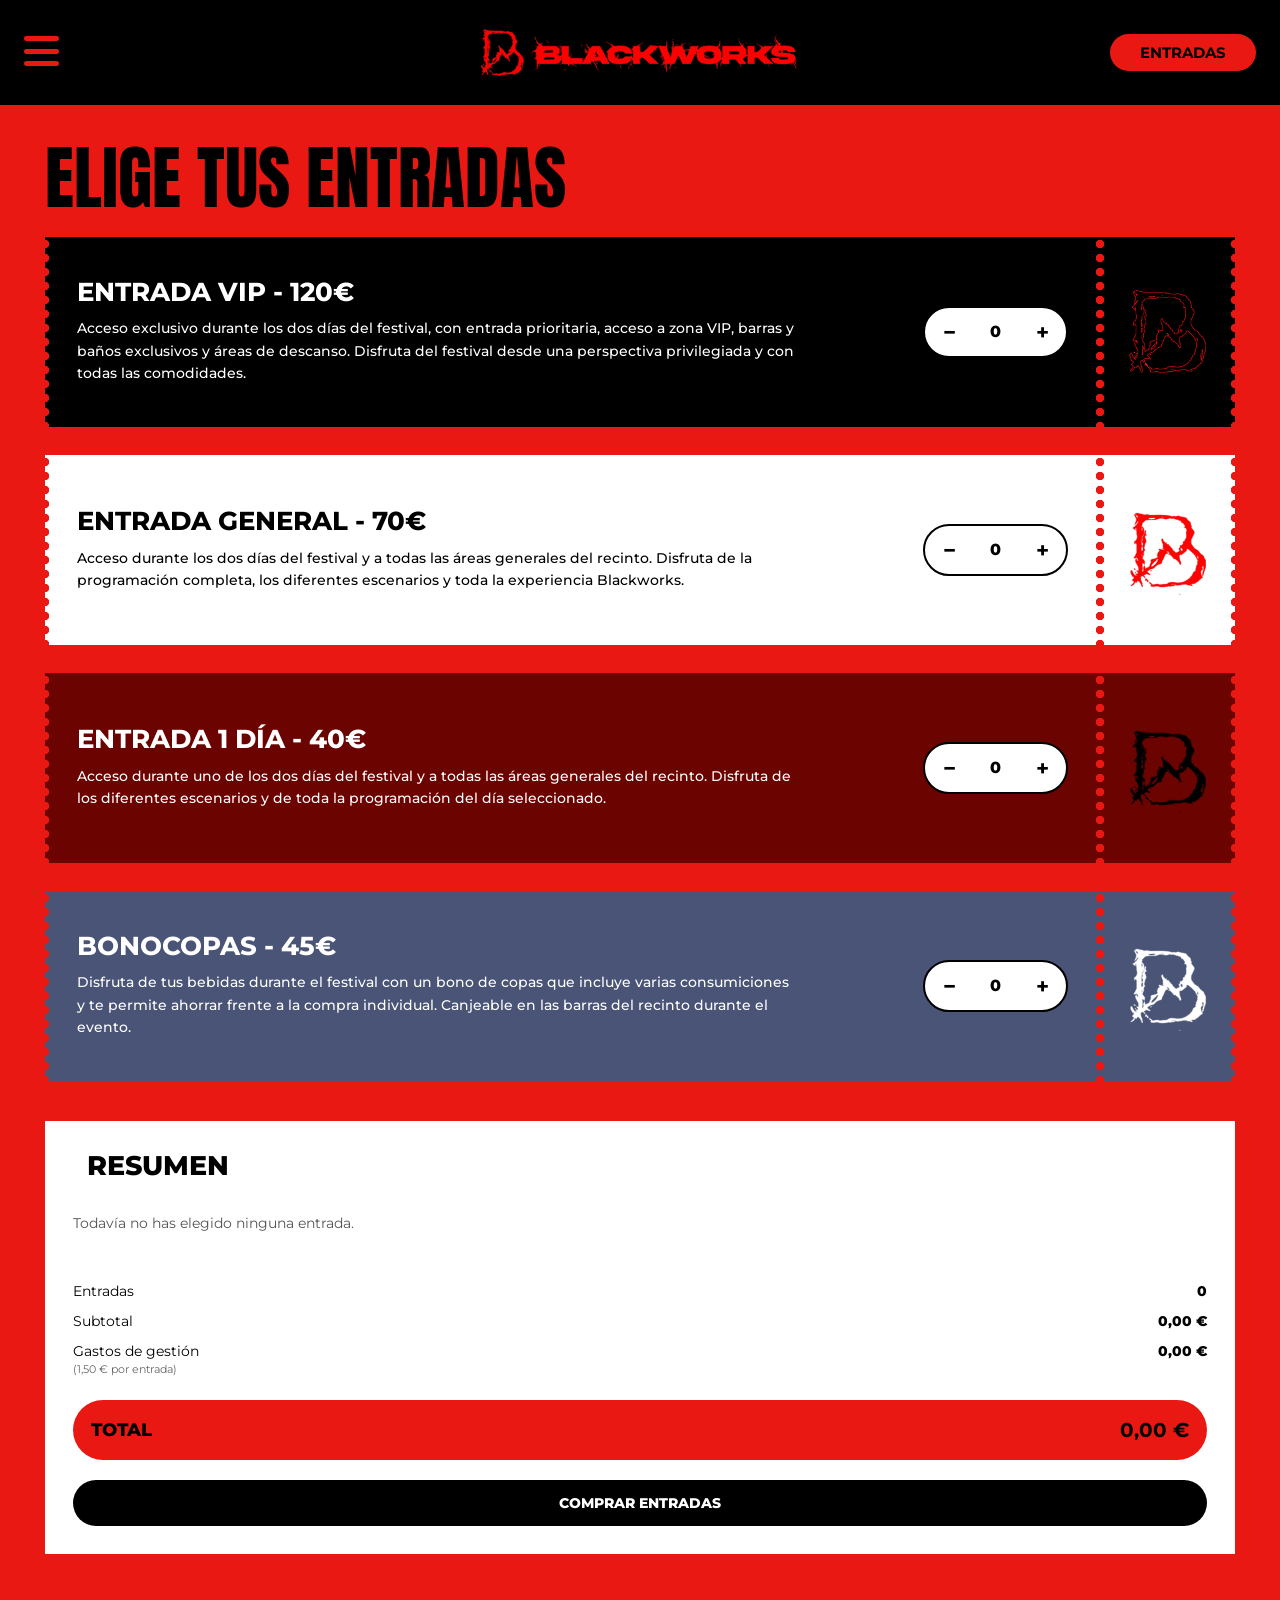
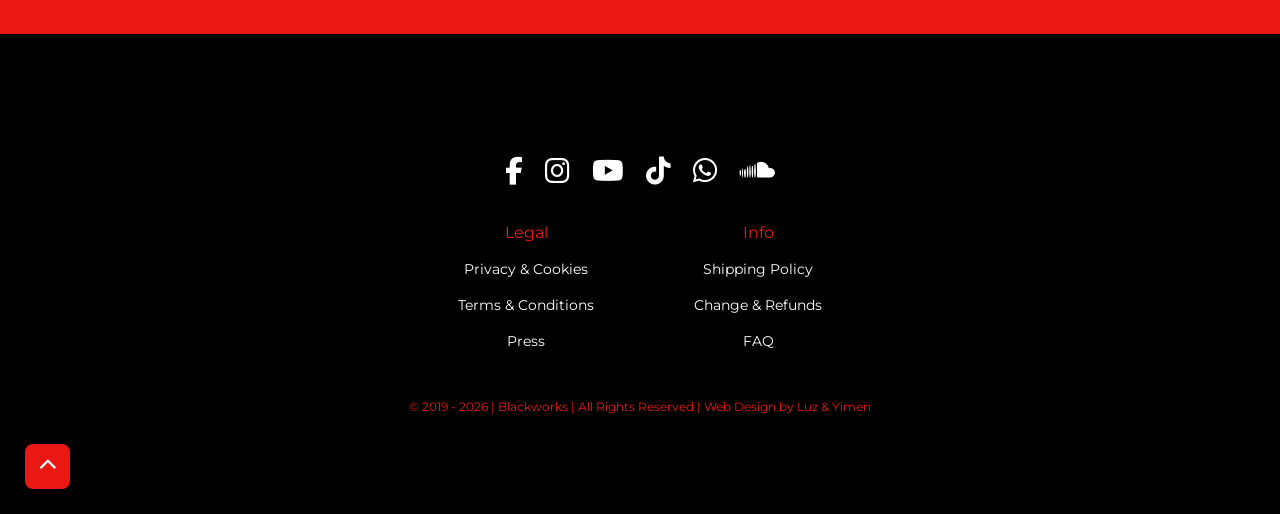
==== commit 82f97053: "CASI FINAL" ====
--- a/tickets.html
+++ b/tickets.html
@@ -49,7 +49,7 @@
 
       <nav class="menuopciones">
         <a href="tickets.html">TICKETS</a>
-        <a href="#merch">MERCHANDISE</a>
+        <a href="index.html#merch">MERCHANDISE</a>
         <a href="https://blackworks.es/events/">MÁS EVENTOS</a>
         <a href="https://blackworks.es/about-us/">ABOUT</a>
       </nav>
@@ -64,246 +64,209 @@
 
     <!-- tipos de entradas -->
     <section class="cajas" id="tickets">
-
-    <div class="container">
-
-      <div class="tickets-contenido">
-
-        <!-- ENTRADAS -->
-
-        <div class="entradas-lista">
-
-          <div class="entradas-titulo">
-            <h1>ELIGE TUS ENTRADAS</h1>
+      <div class="container">
+        <div class="tickets-contenido">
+          <!-- ENTRADAS -->
+
+          <div class="entradas-lista">
+            <div class="entradas-titulo">
+              <h1>ELIGE TUS ENTRADAS</h1>
+            </div>
+
+            <ul class="ticketslista">
+              <!-- TICKET VIP -->
+
+              <li
+                class="ticket vip"
+                data-id="vip"
+                data-nombre="Entrada VIP"
+                data-precio="120"
+              >
+                <div class="ticket-main">
+                  <div class="ticket-texto">
+                    <h2>ENTRADA VIP - 120€</h2>
+
+                    <p>
+                      Acceso exclusivo durante los dos días del festival, con
+                      entrada prioritaria, acceso a zona VIP, barras y baños
+                      exclusivos y áreas de descanso. Disfruta del festival
+                      desde una perspectiva privilegiada y con todas las
+                      comodidades.
+                    </p>
+                  </div>
+                  <div class="controles-ticket">
+                    <button
+                      type="button"
+                      class="btn-restar"
+                      aria-label="Restar entrada VIP"
+                    >
+                      −
+                    </button>
+                    <span
+                      class="contador-ticket"
+                      aria-label="Cantidad de entradas VIP"
+                    >
+                      0
+                    </span>
+                    <button
+                      type="button"
+                      class="btn-add btn-vip"
+                      aria-label="Añadir entrada VIP"
+                    >
+                      +
+                    </button>
+                  </div>
+                </div>
+                <div class="ticket-stub ticket-vip-stub">
+                  <img src="img/VIPlogo.png" alt="" />
+                </div>
+              </li>
+
+              <!-- TICKET GENERAL -->
+              <li
+                class="ticket-general"
+                data-id="general"
+                data-nombre="Entrada General"
+                data-precio="70"
+              >
+                <div class="ticket-main">
+                  <div class="ticket-texto">
+                    <h2>ENTRADA GENERAL - 70€</h2>
+                    <p>
+                      Acceso durante los dos días del festival y a todas las
+                      áreas generales del recinto. Disfruta de la programación
+                      completa, los diferentes escenarios y toda la experiencia
+                      Blackworks.
+                    </p>
+                  </div>
+
+                  <div class="controles-ticket">
+                    <button
+                      type="button"
+                      class="btn-restar"
+                      aria-label="Restar entrada general"
+                    >
+                      −
+                    </button>
+
+                    <span
+                      class="contador-ticket"
+                      aria-label="Cantidad de entradas generales"
+                    >
+                      0
+                    </span>
+
+                    <button
+                      type="button"
+                      class="btn-add btn-general"
+                      aria-label="Añadir entrada general"
+                    >
+                      +
+                    </button>
+                  </div>
+                </div>
+                <div class="ticket-stub ticket-general-stub">
+                  <img src="img/GENERALlogo.png" alt="" />
+                </div>
+              </li>
+
+              <!-- TICKET 1 DÍA -->
+
+              <li
+                class="ticket-dia"
+                data-id="undia"
+                data-nombre="Entrada 1 Día"
+                data-precio="40"
+              >
+                <div class="ticket-main">
+                  <div class="ticket-texto">
+                    <h2>ENTRADA 1 DÍA - 40€</h2>
+                    <p>
+                      Acceso durante uno de los dos días del festival y a todas
+                      las áreas generales del recinto. Disfruta de los
+                      diferentes escenarios y de toda la programación del día
+                      seleccionado.
+                    </p>
+                  </div>
+                  <div class="controles-ticket">
+                    <button
+                      type="button"
+                      class="btn-restar"
+                      aria-label="Restar entrada de 1 día"
+                    >
+                      −
+                    </button>
+
+                    <span
+                      class="contador-ticket"
+                      aria-label="Cantidad de entradas de 1 día"
+                    >
+                      0
+                    </span>
+
+                    <button
+                      type="button"
+                      class="btn-add btn-undia"
+                      aria-label="Añadir entrada de 1 día"
+                    >
+                      +
+                    </button>
+                  </div>
+                </div>
+
+                <div class="ticket-stub ticket-undia-stub">
+                  <img src="img/DAYlogo.png" alt="" />
+                </div>
+              </li>
+
+              <!-- BONOCOPAS -->
+
+              <li
+                class="ticket-bonocopas"
+                data-id="bonocopas"
+                data-nombre="Bonocopas"
+                data-precio="45"
+              >
+                <div class="ticket-main">
+                  <div class="ticket-texto">
+                    <h2>BONOCOPAS - 45€</h2>
+
+                    <p>
+                      Disfruta de tus bebidas durante el festival con un bono de
+                      copas que incluye varias consumiciones y te permite
+                      ahorrar frente a la compra individual. Canjeable en las
+                      barras del recinto durante el evento.
+                    </p>
+                  </div>
+                  <div class="controles-ticket">
+                    <button
+                      type="button"
+                      class="btn-restar"
+                      aria-label="Restar bonocopas"
+                    >
+                      −
+                    </button>
+                    <span
+                      class="contador-ticket"
+                      aria-label="Cantidad de bonocopas"
+                    >
+                      0
+                    </span>
+                    <button
+                      type="button"
+                      class="btn-add btn-bonocopas"
+                      aria-label="Añadir bonocopas"
+                    >
+                      +
+                    </button>
+                  </div>
+                </div>
+                <div class="ticket-stub ticket-bonocopas-stub">
+                  <img src="img/BONOlogo.png" alt="" />
+                </div>
+              </li>
+            </ul>
           </div>
-
-
-          <ul class="ticketslista">
-
-            <!-- TICKET VIP -->
-
-            <li
-              class="ticket vip"
-              data-id="vip"
-              data-nombre="Entrada VIP"
-              data-precio="120"
-            >
-
-              <div class="ticket-main">
-
-                <div class="ticket-texto">
-
-                  <h2>ENTRADA VIP - 120€</h2>
-
-                  <p>
-                    Acceso exclusivo durante los dos días del festival,
-                    con entrada prioritaria, acceso a zona VIP, barras
-                    y baños exclusivos y áreas de descanso. Disfruta del
-                    festival desde una perspectiva privilegiada y con
-                    todas las comodidades.
-                  </p>
-                </div>
-                <div class="controles-ticket">
-                  <button
-                    type="button"
-                    class="btn-restar"
-                    aria-label="Restar entrada VIP"
-                  >
-                    −
-                  </button>
-                  <span
-                    class="contador-ticket"
-                    aria-label="Cantidad de entradas VIP"
-                  >
-                    0
-                  </span>
-                  <button
-                    type="button"
-                    class="btn-add btn-vip"
-                    aria-label="Añadir entrada VIP"
-                  >
-                    +
-                  </button>
-                </div>
-              </div>
-              <div class="ticket-stub ticket-vip-stub">
-                <img
-                  src="img/VIPlogo.png"
-                  alt=""
-                />
-              </div>
-            </li>
-
-
-    <!-- TICKET GENERAL -->
-       <li
-            class="ticket-general"
-            data-id="general"
-            data-nombre="Entrada General"
-            data-precio="70" >
-
-            <div class="ticket-main">
-                <div class="ticket-texto">
-                  <h2>ENTRADA GENERAL - 70€</h2>
-                  <p>
-                    Acceso durante los dos días del festival y a todas
-                    las áreas generales del recinto. Disfruta de la
-                    programación completa, los diferentes escenarios
-                    y toda la experiencia Blackworks.
-                  </p>
-                </div>
-
-                <div class="controles-ticket">
-                  <button
-                    type="button"
-                    class="btn-restar"
-                    aria-label="Restar entrada general"
-                  >
-                    −
-                  </button>
-
-                  <span
-                    class="contador-ticket"
-                    aria-label="Cantidad de entradas generales"
-                  >
-                    0
-                  </span>
-
-                  <button
-                    type="button"
-                    class="btn-add btn-general"
-                    aria-label="Añadir entrada general"
-                  >
-                    +
-                  </button>
-
-                </div>
-
-              </div>
-              <div class="ticket-stub ticket-general-stub">
-                <img
-                  src="img/GENERALlogo.png"
-                  alt="" />
-
-              </div>
-
-            </li>
-
-
-            <!-- TICKET 1 DÍA -->
-
-            <li
-              class="ticket-dia"
-              data-id="undia"
-              data-nombre="Entrada 1 Día"
-              data-precio="40"
-            >
-   <div class="ticket-main">
-       <div class="ticket-texto">
-           <h2>ENTRADA 1 DÍA - 40€</h2>
-                 <p>
-                    Acceso durante uno de los dos días del festival
-                    y a todas las áreas generales del recinto. Disfruta
-                    de los diferentes escenarios y de toda la
-                    programación del día seleccionado.
-                  </p>
-                </div>
-         <div class="controles-ticket">
-
-                  <button
-                    type="button"
-                    class="btn-restar"
-                    aria-label="Restar entrada de 1 día"
-                  >
-                    −
-                  </button>
-
-                  <span
-                    class="contador-ticket"
-                    aria-label="Cantidad de entradas de 1 día"
-                  >
-                    0
-                  </span>
-
-                  <button
-                    type="button"
-                    class="btn-add btn-undia"
-                    aria-label="Añadir entrada de 1 día"
-                  >
-                    +
-                  </button>
-
-                </div>
-
-              </div>
-
-
-              <div class="ticket-stub ticket-undia-stub">
-
-                <img
-                  src="img/DAYlogo.png"
-                  alt=""
-                />
-
-              </div>
-
-            </li>
-
-
-            <!-- BONOCOPAS -->
-
-            <li
-              class="ticket-bonocopas"
-              data-id="bonocopas"
-              data-nombre="Bonocopas"
-              data-precio="45"
-            >
-
-              <div class="ticket-main">
-
-                <div class="ticket-texto">
-
-                  <h2>BONOCOPAS - 45€</h2>
-
-                  <p>
-                    Disfruta de tus bebidas durante el festival con
-                    un bono de copas que incluye varias consumiciones
-                    y te permite ahorrar frente a la compra individual.
-                    Canjeable en las barras del recinto durante el evento.
-                  </p>
-
-                </div>
-                <div class="controles-ticket">
-                  <button
-                    type="button"
-                    class="btn-restar"
-                    aria-label="Restar bonocopas"
-                  >
-                    −
-                  </button>
-                  <span
-                    class="contador-ticket"
-                    aria-label="Cantidad de bonocopas"
-                  >
-                    0
-                  </span>
-                  <button
-                    type="button"
-                    class="btn-add btn-bonocopas"
-                    aria-label="Añadir bonocopas"
-                  >
-                    +
-                  </button>
-                </div>
-              </div>
-              <div class="ticket-stub ticket-bonocopas-stub">
-                <img
-                  src="img/BONOlogo.png"
-                  alt="" />
-            </div>
-            </li>
-          </ul>
-        </div>
           <!-- resumen de compra -->
 
           <aside class="resumen" aria-label="Resumen de compra">
@@ -360,105 +323,92 @@
     </section>
 
 <!-- formulario de compra -->
- <section class="section" id="fase1">
-     <div class="formulario">
-      <div class="formulario-titulo">
-        <h1>DATOS PERSONALES</h1>
-      </div>
-      <p class="formulario-texto">
-        Introduce tus datos para continuar con la compra.
-      </p>
-      <input
-        type="text"
-        id="nombre"
-        placeholder="Escribe tu nombre y apellidos"/>
-      <input
-        type="email"
-        id="correo"
-        placeholder="Escribe tu correo electrónico" />
-      <select
-        id="tipo"
-        aria-label="Tipo de entrada"
-      ></select>
-      <div class="compra-resumen">
-        <h2>Tu compra</h2>
-        <div id="resumenformulario"></div>
-      </div>
-    
+<section class="section" id="fase1">
+
+  <div class="formulario">
+
+    <div class="formulario-titulo">
+      <h1>DATOS PERSONALES</h1>
+    </div>
+
+    <p class="formulario-texto">
+      Introduce tus datos para continuar con la compra.
+    </p>
+
+    <input
+      type="text"
+      id="nombre"
+      placeholder="Escribe tu nombre y apellidos"
+    />
+
+    <input
+      type="email"
+      id="correo"
+      placeholder="Escribe tu correo electrónico"
+    />
+
+    <select id="tipo" aria-label="Tipo de entrada"></select>
+
+    <div class="compra-resumen">
+      <h2>Tu compra</h2>
+      <div id="resumenformulario"></div>
+    </div>
 
     <div class="total">
-        Coste total de las entradas:
-        <span id="preciototal">
-          0,00 €
-        </span>
-      </div>
-      <p
-        id="errorform"
-        class="error-form"
-        role="alert">
-      </p>
-   <button
-    type="button"
-    id="confirmar"
-    class="btn-confirmar">
-     CONFIRMAR
-</button>
+      Coste total de las entradas:
+      <span id="preciototal">0,00 €</span>
+    </div>
+
+    <p id="errorform" class="error-form" role="alert"></p>
+
+    <button type="button" id="confirmar" class="btn-confirmar">
+      CONFIRMAR
+    </button>
 
   </div>
-  </section>
-   
-
-<!-- confirmación de compra -->
-     <section class="fase" id="fase2">
-    <div class="tarjeta">
-      <div class="imagenfinal">
-      <img
-          src="img/imagencompra.png"
-          alt="Blackworks"/>
-        </div>
-
-      <div class="textofinal">
-        <h3 id="titulofinal"></h3>
-        <div id="datosfinal"></div>
-      </div>
-      <div class="gracias">
-        <h1>
-          YA ESTÁS DENTRO
-        </h1>
-        <p>
-          Tu acceso a BLACKWORKS WEEKEND FESTIVAL está asegurado.
-          Dos días. Una misma frecuencia. Prepárate para el hard techno,
-          hardcore, newstyle y rave.Tus entradas y los datos de tu compra te esperan en el PDF descargable. Descárgalo, guárdalo y tenlo a mano para el acceso.
-          Prepárate para cruzar el umbral: Blackworks Weekend Festival, el mejor evento de techno de Madrid. 02 - 03 abril 2027.
-        </p>
-      </div>
-      <div class="codigo">
-        <img
-          src="img/codigo.png"
-          alt="Código QR"/>
-        <button
-          class="descargapdf"
-          type="button" >
-          Descargar PDF
-        </button>
-      </div>
-    </div>
-  </section>
-
-    <!-- botones de siguiente-anterior -->
-
-    <div
-    class="navegacion"
-    id="navegacioncompra" >
-    <button
-      id="anterior"
-      class="boton"
-      type="button">
+
+  <div class="navegacion" id="navegacioncompra">
+    <button id="anterior" class="boton" type="button">
       ATRÁS
     </button>
   </div>
 
-    <!-- footer -->
+</section>
+
+<!-- confirmación de compra -->
+<section class="fase" id="fase2">
+
+  <div class="tarjeta">
+
+    <div class="imagenfinal">
+      <img src="img/imagencompra.png" alt="Blackworks" />
+    </div>
+
+    <div class="gracias">
+      <h1>YA ESTÁS DENTRO</h1>
+      <p>
+       Tu acceso a BLACKWORKS WEEKEND FESTIVAL está asegurado. 
+       Prepárate para una experiencia de hard techno, newstyle, raw y uptempo.
+      </p>
+    </div>
+
+    <div class="textofinal">
+      <h3 id="titulofinal"></h3>
+      <div id="datosfinal"></div>
+    </div>
+
+    <div class="codigo">
+      <img src="img/codigo.png" alt="Código QR" />
+      <button class="descargapdf" type="button">
+        Descargar PDF
+      </button>
+    </div>
+
+  </div>
+
+</section>
+
+<!-- footer -->
 
     <footer class="footer">
       <div class="footer-redes">
@@ -512,5 +462,3 @@
     <script src="js/compra.js"></script>
   </body>
 </html>
-
-
--- a/style.css
+++ b/style.css
@@ -387,7 +387,7 @@
   font-weight: 800;
   color: var(--secondary-color);
   margin-bottom: 50px;
-  margin-left: 33px;
+  margin-left: 50px;
 }
 
 .merch-galeria {
@@ -1181,14 +1181,14 @@
 
 /* fase entradas */
 body.tickets {
-  padding-top: var(--nav-height);
+  padding-top: calc(var(--nav-height) + 40px);
+  margin: 0;
 }
 
 .cajas {
   width: 100%;
   min-height: calc(100vh - var(--nav-height) - 78px);
-  padding: 35px 45px 80px;
-  margin: 0;
+  padding: 0 45px 80px;
 }
 
 .cajas .container {
@@ -1573,7 +1573,7 @@
   width: 100%;
   margin-top: 20px;
   padding: 15px 18px;
-  border: 3px solid var(--secondary-color);
+  border: none;
   border-radius: var(--radio-boton);
   background: var(--secondary-color);
   color: var(--white);
@@ -1588,26 +1588,27 @@
 }
 
 .btn-comprar:hover:not(:disabled) {
-  background: var(--primary-color);
-  color: var(--secondary-color);
-}
-
-.btn-comprar:disabled {
-  background: #eeeeee;
-  color: #777;
-  border-color: #777;
-  opacity: 0.7;
-  cursor: not-allowed;
-}
+  color: var(--primary-color);
+}
+
+
 
 /* FASE 2 */
 
+body.tickets.fase-2 {
+  padding-top: var(--nav-height);
+  background-color: var(--white);
+}
+
 #fase1 {
+  position: relative;
   width: 100%;
-  min-height: calc(100vh - var(--nav-height));
+  height: calc(100vh - var(--nav-height));
+  min-height: 0;
   margin: 0;
-  padding: 45px 30px 100px;
+  padding: 35px 30px 30px;
   background: var(--white);
+  overflow: hidden;
 }
 
 #fase1 .formulario {
@@ -1652,10 +1653,6 @@
   font-size: 0.8rem;
 }
 
-#fase1 input:focus {
-  outline: none;
-  border-color: var(--primary-color);
-}
 
 /* SELECT OCULTO */
 
@@ -1728,7 +1725,6 @@
     color 0.25s;
 }
 
-
 #fase1 .btn-confirmar:hover {
   background: var(--secondary-color);
   color: var(--primary-color);
@@ -1736,10 +1732,14 @@
 
 /* fase confirmar */
 
+/* ================================================= */
+/* FASE 3 - CONFIRMACIÓN */
+/* ================================================= */
+
 body.tickets.fase-3 {
   padding-top: var(--nav-height);
   padding-bottom: 0;
-  background: var(--ticketblue);
+  background-color: var(--ticketblue);
 }
 
 body.tickets.fase-3 .navegacion {
@@ -1755,55 +1755,111 @@
 
 #fase2 .tarjeta {
   display: grid;
-  grid-template-columns: 1fr auto;
-  grid-template-rows: 70% 1fr;
+
+  grid-template-columns: 1fr 1fr 280px;
+  grid-template-rows: 70% 30%;
+
   grid-template-areas:
-    "imagen imagen"
-    "gracias codigo";
+    "imagen imagen imagen"
+    "gracias texto codigo";
+
   width: 100%;
   height: calc(100dvh - var(--nav-height));
+
   overflow: hidden;
+
   background: var(--ticketblue);
   color: var(--secondary-color);
 }
 
+
+/* ================================================= */
+/* IMAGEN */
+/* ================================================= */
+
 #fase2 .imagenfinal {
   grid-area: imagen;
+
   min-height: 0;
   overflow: hidden;
 }
 
 #fase2 .imagenfinal img {
   display: block;
+
   width: 100%;
   height: 100%;
+
   object-fit: cover;
   object-position: center;
 }
 
-#fase2 .textofinal {
-  display: none;
-}
+
+/* ================================================= */
+/* YA ESTÁS DENTRO */
+/* ================================================= */
 
 #fase2 .gracias {
   grid-area: gracias;
+
   align-self: center;
-  padding-left: 56px;
+
+  min-height: 0;
+
+  padding: 0 30px 0 36px;
+  margin: 0;
 }
 
 #fase2 .gracias h1 {
-  margin-bottom: 8px;
-  font-size: 3rem;
-  line-height: 1.1;
-  color: var(--white);
+  margin: 0 0 20px;
+
+  font-family: var(--secundary-font);
+  font-size: 4rem;
+  line-height: 1.05;
+
+  color: var(--secondary-color);
+  letter-spacing: 0.04em;
 }
 
 #fase2 .gracias p {
-  max-width: 600px;
+  max-width: 560px;
+
+  margin: 0;
+
+  font-size: 1.2rem;
+  line-height: 1.35;
+  font-weight: 500;
+
+  color: var(--secondary-color);
+}
+
+
+
+/* DATOS DE LA ENTRADA */
+
+#fase2 .textofinal {
+  grid-area: texto;
+  align-self: start;
+  display: block;
+  padding: 110px 45px 0;
+  margin: 0;
+}
+
+#fase2 .textofinal h3 {
+  margin: 0 0 8px;
+
+  font-size: 1.4rem;
+  line-height: 1.15;
+}
+
+#fase2 .textofinal #datosfinal {
   font-size: 1rem;
+  line-height: 1.4;
   font-weight: 500;
-  color: var(--white);
-}
+}
+
+
+/* QR + PDF */
 
 #fase2 .codigo {
   grid-area: codigo;
@@ -1811,14 +1867,16 @@
   display: flex;
   flex-direction: column;
   align-items: center;
-  gap: 8px;
-  padding-right: 50px;
+  justify-content: center;
+  gap: 6px;
+  padding: 6px 66px 0 2px;
+  transform: translateX(-25px);
 }
 
 #fase2 .codigo img {
-  height: clamp(80px, 18vh, 200px);
-  width: auto;
-  aspect-ratio: 1;
+  width: 135px;
+  height: 135px;
+  object-fit: contain;
   background: var(--white);
 }
 
@@ -1827,38 +1885,40 @@
   background: transparent;
   color: var(--white);
   font-family: var(--primary-font);
-  font-size: 0.75rem;
+  font-size: 0.65rem;
   font-weight: 800;
   cursor: pointer;
 }
 
-/* boton atras */
-
+#fase2 .descargapdf:hover {
+  text-decoration: underline;
+}
+
+
+/* ================================================= */
+/* BOTÓN ATRÁS */
+/* ================================================= */
+
+#fase1 {
+  position: relative;
+}
 
 .navegacion {
-  position: fixed;
-  left: 0;
-  right: 0;
-  bottom: 0;
+  position: absolute;
+  left: 50px;
+  bottom: 20px;
+
   z-index: 900;
-  display: flex;
-  justify-content: space-between;
-  align-items: center;
-  padding: 16px 50px calc(16px + env(safe-area-inset-bottom, 0px));
   margin: 0;
-  pointer-events: none;
-}
-
-.navegacion .boton {
-  pointer-events: auto;
-  transform: translateY(-50px);
 }
 
 .boton {
   min-width: 140px;
   padding: var(--padding-boton);
+
   border: none;
   border-radius: var(--radio-boton);
+
   font-family: var(--primary-font);
   font-size: 0.85rem;
   font-weight: 800;
@@ -1866,15 +1926,15 @@
 
 #anterior {
   background: var(--secondary-color);
+  color: var(--white);
+}
+
+#anterior:hover {
+  background: var(--secondary-color);
   color: var(--primary-color);
-  outline: var(--primary-color);
-}
-
-#anterior:hover {
-  background: var(--primary-color);
-}
-
-/* olultar */
+}
+
+
 
 .oculto {
   display: none !important;
@@ -1882,7 +1942,13 @@
 
 /* responsive */
 
-@media (max-width: 1000px) {
+
+/* -------------------------------- */
+/* PANTALLAS DE 1000 PX O MENOS     */
+/* -------------------------------- */
+
+@media (max-width: 1300px) {
+
   .tickets-contenido {
     display: flex;
     flex-direction: column;
@@ -1891,18 +1957,85 @@
 
   .entradas-lista {
     width: 100%;
+    font-size: 0.9rem;
+    order: 1;
   }
 
   .resumen {
     position: static;
     width: 100%;
     margin-top: 0;
-  }
-}
-
-@media (max-width: 700px) {
+    font-size: 0.9rem;
+    order: 2;
+  }
+
+  #fase2 {
+    width: 100%;
+    padding: 0;
+    margin: 0;
+  }
+
+  #fase2 .tarjeta {
+    display: flex;
+    flex-direction: column;
+    width: 100%;
+    height: auto;
+    min-height: 0;
+    overflow: visible;
+  }
+
+  #fase2 .imagenfinal {
+    order: 1;
+    width: 100%;
+    height: 45vw;
+    max-height: 500px;
+    overflow: hidden;
+  }
+
+  #fase2 .imagenfinal img {
+    width: 100%;
+    height: 100%;
+    object-fit: cover;
+  }
+
+  #fase2 .gracias {
+    order: 2;
+    width: 100%;
+    padding: 30px 45px 15px;
+  }
+
+  #fase2 .gracias h1 {
+    font-size: 3.5rem;
+    margin-bottom: 15px;
+  }
+
+  #fase2 .gracias p {
+    max-width: 700px;
+    font-size: 1.1rem;
+  }
+
+  #fase2 .textofinal {
+    order: 3;
+    width: 100%;
+    padding: 10px 45px 20px;
+  }
+
+  #fase2 .codigo {
+    order: 4;
+    width: 100%;
+    padding: 20px 45px 40px;
+  }
+
+}
+
+/* -------------------------------- */
+/* PANTALLAS DE 800 PX O MENOS      */
+/* -------------------------------- */
+
+@media (max-width: 800px) {
+
   body.tickets {
-    padding-top: calc(var(--nav-height) + 65px);
+    padding-top: calc(var(--nav-height) + 40px);
   }
 
   .cajas {
@@ -1915,15 +2048,14 @@
 
   .entradas-lista {
     width: 100%;
+    order: 1;
   }
 
   .resumen {
     position: static;
     width: 100%;
-    margin-top: 0;
+    order: 2;
     padding: 22px;
-    box-shadow:
-      5px 5px 0 var(--secondary-color);
   }
 
   .ticket,
@@ -1957,31 +2089,157 @@
     max-height: 70px;
   }
 
+
+  /* ------------------------------ */
+  /* FASE 2 - DATOS PERSONALES      */
+  /* ------------------------------ */
+
   .resumen {
     padding: 22px;
-    box-shadow: 5px 5px 0 var(--secondary-color);
-  }
+  }
+
   #fase1 {
     padding: 30px 18px 80px;
   }
 
+
+  /* ------------------------------ */
+  /* FASE 3 - CONFIRMACIÓN          */
+  /* ------------------------------ */
+
+  #fase2 {
+    width: 100%;
+    padding: 0;
+    margin: 0;
+  }
+
   #fase2 .tarjeta {
-    grid-template-columns: 1fr;
-    grid-template-rows: 55% 45%;
-    grid-template-areas:
-      "imagen"
-      "gracias";
-  }
+    display: flex;
+    flex-direction: column;
+
+    width: 100%;
+    height: auto;
+    min-height: 0;
+
+    overflow: visible;
+  }
+
+
+  /* IMAGEN */
+
+  #fase2 .imagenfinal {
+    order: 1;
+
+    width: 100%;
+    height: clamp(180px, 32vw, 350px);
+
+    overflow: hidden;
+  }
+
+  #fase2 .imagenfinal img {
+    width: 100%;
+    height: 100%;
+
+    display: block;
+
+    object-fit: cover;
+    object-position: center;
+  }
+
+
+  /* YA ESTÁS DENTRO */
+
+  #fase2 .gracias {
+    order: 2;
+
+    width: 100%;
+
+    padding: 25px 25px 15px;
+    margin: 0;
+  }
+
+  #fase2 .gracias h1 {
+    margin: 0 0 12px;
+
+    font-size: 2.2rem;
+    line-height: 1.1;
+  }
+
+  #fase2 .gracias p {
+    max-width: none;
+
+    margin: 0;
+
+    font-size: 0.95rem;
+    line-height: 1.5;
+    font-weight: 500;
+  }
+
+
+  /* DATOS DE LA ENTRADA */
+
+  #fase2 .textofinal {
+    order: 3;
+
+    display: block;
+
+    width: 100%;
+
+    padding: 10px 25px 20px;
+    margin: 0;
+  }
+
+  #fase2 .textofinal h3 {
+    margin: 0 0 10px;
+
+    font-size: 1.4rem;
+    line-height: 1.1;
+  }
+
+  #fase2 .textofinal #datosfinal {
+    font-size: 0.9rem;
+    line-height: 1.5;
+    font-weight: 500;
+  }
+
+
+  /* QR + DESCARGAR PDF */
 
   #fase2 .codigo {
-    display: none;
-  }
-
-  #fase2 .gracias {
-    padding: 30px 25px;
-  }
-
-  #fase2 .gracias h1 {
-    font-size: 2.2rem;
-  }
-}
+    order: 4;
+
+    display: flex;
+
+    width: 100%;
+
+    flex-direction: column;
+    align-items: center;
+    justify-content: center;
+
+    gap: 8px;
+
+    padding: 15px 25px 40px;
+  }
+
+  #fase2 .codigo img {
+    width: 120px;
+    height: 120px;
+
+    object-fit: contain;
+  }
+
+  #fase2 .descargapdf {
+    border: 0;
+
+    background: transparent;
+
+    color: var(--white);
+
+    font-family: var(--primary-font);
+
+    font-size: 0.75rem;
+    font-weight: 800;
+
+    cursor: pointer;
+  }
+}
